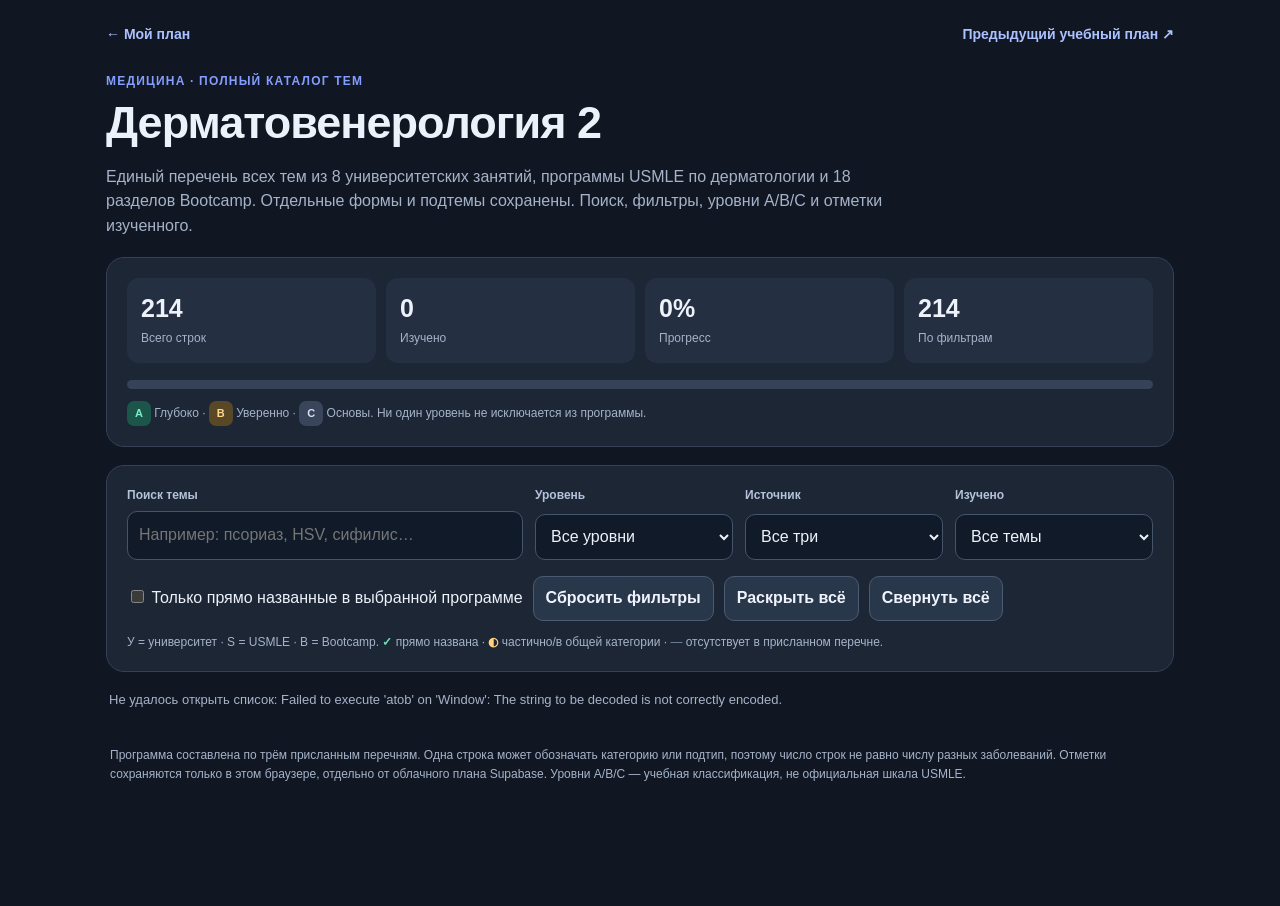
==== dermatovenerology-2.html @ 65d82a0a "Add Dermatovenerology 2 complete A/B/C searchable curriculum catalog" ====
<!doctype html>
<html lang="ru"><head><meta charset="utf-8"><meta name="viewport" content="width=device-width,initial-scale=1">
<meta name="theme-color" content="#121621"><title>Дерматовенерология 2 · Полный перечень</title>
<style>
:root{color-scheme:dark;--bg:#111722;--surface:#1c2635;--surface2:#242f41;--edge:#344157;--text:#edf2fa;--muted:#a5b3c9;--blue:#849eff;--green:#5de1b0;--gold:#ffd27a;font-family:Inter,-apple-system,BlinkMacSystemFont,"Segoe UI",sans-serif}
*{box-sizing:border-box}html{scroll-behavior:smooth}body{margin:0;background:var(--bg);color:var(--text);line-height:1.55}main{max-width:1100px;padding:24px 16px 90px;margin:0 auto}a{color:#acc1ff;text-decoration:none}a:hover{text-decoration:underline}button,input,select{font:inherit}button{cursor:pointer}.top{display:flex;gap:18px;justify-content:space-between;align-items:center;flex-wrap:wrap;margin-bottom:26px}.navlink{font-weight:700;font-size:14px}.eyebrow{color:var(--blue);font-size:12px;font-weight:800;letter-spacing:.1em;text-transform:uppercase}h1{margin:8px 0 10px;font-size:clamp(28px,5vw,45px);line-height:1.12;letter-spacing:-1px}h2{font-size:18px;margin:0}.intro{color:var(--muted);max-width:780px}.panel{background:var(--surface);border:1px solid var(--edge);border-radius:18px;padding:20px;margin:18px 0}.metrics{display:grid;grid-template-columns:repeat(4,minmax(0,1fr));gap:10px}.metric{padding:14px;background:var(--surface2);border-radius:12px}.metric strong{font-size:25px;display:block;line-height:1.3}.metric span{color:var(--muted);font-size:12px}.progress{height:9px;background:#364258;border-radius:20px;overflow:hidden;margin-top:17px}.progress>div{height:100%;width:0;background:linear-gradient(90deg,#7f94fb,#59deb0);transition:width .2s}.legend{font-size:12px;color:var(--muted);margin:12px 0 0}.formgrid{display:grid;grid-template-columns:2fr repeat(3,minmax(130px,1fr));gap:12px}.field{display:grid;gap:6px}.field label{font-size:12px;color:#b4c2da;font-weight:700}.field input,.field select{background:#111a28;border:1px solid #45546b;color:var(--text);border-radius:10px;padding:11px;min-width:0;width:100%}.actions{display:flex;gap:10px;flex-wrap:wrap;align-items:center;margin-top:16px}.btn{border:1px solid #4c5b73;background:#29374b;color:#eff3fd;border-radius:10px;padding:9px 12px;font-weight:700}.btn:hover{background:#354963}.result{margin:16px 3px;color:var(--muted);font-size:13px}.group{border:1px solid var(--edge);border-radius:14px;margin:11px 0;background:var(--surface);overflow:hidden}.group summary{cursor:pointer;list-style:none;padding:17px 18px;display:flex;align-items:center;justify-content:space-between;gap:12px;font-weight:800}.group summary::-webkit-details-marker{display:none}.count{font-size:12px;font-weight:600;color:var(--muted);white-space:nowrap}.headrow,.topicrow{display:grid;grid-template-columns:minmax(0,1fr) 47px 33px 33px 33px;gap:7px;align-items:center}.headrow{border-top:1px solid var(--edge);background:#202b3b;padding:9px 13px;color:var(--muted);font-size:11px;text-align:center}.topicrow{padding:12px 13px;border-top:1px solid #2f3a4b;font-size:13px;text-align:center}.topicrow.completed{background:#16352f44}.topicname{text-align:left;display:flex;align-items:flex-start;gap:10px;min-width:0}.topicname label{cursor:pointer;min-width:0;overflow-wrap:anywhere}.topicname small{display:block;color:var(--muted);font-size:11px;margin-top:4px}.topicname input{margin-top:4px;accent-color:#64d9b0;width:18px;height:18px;flex-shrink:0}.completed .topicname label>span{text-decoration:line-through;color:#9ca8bc}.tag{display:inline-block;border-radius:7px;padding:4px 8px;font-size:11px;font-weight:800}.tag.A{color:#7decc5;background:#1c5549}.tag.B{color:#ffda8f;background:#594825}.tag.C{color:#d9e1f4;background:#39455a}.yes{color:#69e2ac;font-weight:900}.partial{color:#ffd27a;font-weight:800}.none{color:#77879d}.empty{padding:35px 12px;text-align:center;color:var(--muted)}.footer{color:var(--muted);font-size:12px;padding:20px 4px}input:focus-visible,select:focus-visible,button:focus-visible,summary:focus-visible{outline:2px solid #a6b7ff;outline-offset:2px}
@media(max-width:700px){.formgrid{grid-template-columns:1fr 1fr}.field:first-child{grid-column:span 2}.metrics{grid-template-columns:1fr 1fr}.panel{padding:14px}.metric{padding:10px}.metric strong{font-size:23px}.headrow,.topicrow{grid-template-columns:minmax(0,1fr) 32px 22px 22px 22px;gap:5px}.topicrow{padding:12px 8px;font-size:12px}.topicname{gap:7px}.tag{padding:3px 5px}.group summary{padding:15px 12px}.headrow{padding:8px 8px}}
</style></head>
<body><main>
<nav class="top"><a class="navlink" href="./plan-2026.html">← Мой план</a><a class="navlink" href="./dermatovenerology.html">Предыдущий учебный план ↗</a></nav>
<header><div class="eyebrow">Медицина · Полный каталог тем</div><h1>Дерматовенерология 2</h1><p class="intro">Единый перечень всех тем из 8 университетских занятий, программы USMLE по дерматологии и 18 разделов Bootcamp. Отдельные формы и подтемы сохранены. Поиск, фильтры, уровни A/B/C и отметки изученного.</p></header>
<section class="panel" aria-label="Прогресс"><div class="metrics"><div class="metric"><strong id="total">214</strong><span>Всего строк</span></div><div class="metric"><strong id="done">0</strong><span>Изучено</span></div><div class="metric"><strong id="percent">0%</strong><span>Прогресс</span></div><div class="metric"><strong id="found">214</strong><span>По фильтрам</span></div></div><div class="progress"><div id="progressBar"></div></div><div class="legend"><span class="tag A">A</span> Глубоко · <span class="tag B">B</span> Уверенно · <span class="tag C">C</span> Основы. Ни один уровень не исключается из программы.</div></section>
<section class="panel" aria-label="Фильтры"><div class="formgrid">
<div class="field"><label for="search">Поиск темы</label><input id="search" type="search" placeholder="Например: псориаз, HSV, сифилис…" autocomplete="off"></div>
<div class="field"><label for="level">Уровень</label><select id="level"><option value="">Все уровни</option><option>A</option><option>B</option><option>C</option></select></div>
<div class="field"><label for="source">Источник</label><select id="source"><option value="">Все три</option><option value="3">Университет</option><option value="4">USMLE</option><option value="5">Bootcamp</option></select></div>
<div class="field"><label for="status">Изучено</label><select id="status"><option value="">Все темы</option><option value="todo">Не изучено</option><option value="done">Изучено</option></select></div>
</div><div class="actions"><label><input type="checkbox" id="exact"> Только прямо названные в выбранной программе</label><button type="button" class="btn" id="reset">Сбросить фильтры</button><button type="button" class="btn" id="expand">Раскрыть всё</button><button type="button" class="btn" id="collapse">Свернуть всё</button></div>
<p class="legend">У = университет · S = USMLE · B = Bootcamp. <span class="yes">✓</span> прямо названа · <span class="partial">◐</span> частично/в общей категории · <span class="none">—</span> отсутствует в присланном перечне.</p></section>
<div class="result" id="result" aria-live="polite">Загрузка тем…</div><div id="sections"></div>
<p class="footer">Программа составлена по трём присланным перечням. Одна строка может обозначать категорию или подтип, поэтому число строк не равно числу разных заболеваний. Отметки сохраняются только в этом браузере, отдельно от облачного плана Supabase. Уровни A/B/C — учебная классификация, не официальная шкала USMLE.</p>
</main><script>
"use strict";
const PACK="H4sIAAAAAAAC/9VdW1MbRxb+K1N+QlU4MU58ye6TcVxJ7SYsFbLe8qbyMJEVmI2QWAll128Im9gp7GADVZvCTjBOsnly1SAkEEKXv6D5C/tL9pyvu+emGSHwXORUWRGjme6vT3efe5/54osLl6be0fo/W9V+p9/t16x1rd+iL4f95qTWb/e71or1gP4+oX8H/aa1QVdP+g3rYb9BDzT7jQuT2oX+r9Z9+qtlfUdXmnYD/NMN/rjDHzP2tyn748KXk1o0CPasVWuF7pDX7Ca0fk0jWA083k4S0et+j77X6foKPdO0qnbns/F3vi27NZPsdIu+9eiOehqd7+H3pmY98dM9WRw7uLZKT6aPRdGEoVR5g9A2bdH/79M3alDistYTxPS5Mb+wrP2jUsguG8VCWZsgCtEDRLCOta72bYf+NIF0PcMPTduwHGz873Kk0G7cXciVcoTJjc4kKh3QXUd0Vy19jNjYVdxdZYbmmrv4+97lO2gJ1dPD8JG+5J4e63tw9ga3lvLE/Ic63cddhIa+d8Sd1GjN2qDlw1fE8rGq3GqD2m9JXtGltvi3thKe9hjos+0SpDP2Jo1rGIKHM19o4dNkeP2jYTP8XtSrzOR+U+vfocABcHRoxZ9YzwSG6WQw7EGOdviOhEf/lJ4xsf7S6/eEria74ni2a/T7Q8XhBx99CKbXgnJJcp23OW/iDvMZkhMtrNQG3UoPck+Zobrm+9GOYBNMZOXtHcGneraSz7E2YG2wLtDvZoYqJdH2PqsvZxeYBNCQemiJSJgSliVJCdoPPeY9fTPR/vP6Pyvc/z5xvQ3rEa+LJPu/nSsbWbkU7vePrHV66Fm/lSSE6Uo+r3sAPE50BirlZbUZ7kNvT3wR/G0hp+cJQA031pOnwVxWZwqAZz2i8R8nvQxvlmgWwBW70IUS7fzWv7PFkqGzkks0eEJ8qSqBNIlJf+dlzvHD+cTILuQKxtdGVkJiCW2tiVvo8SZkR+KwILdJYhGSpktHnvXqyHF0/JpmhDtts5LkN59nYx6zSXz5MfsVIKxYhpvWhgZesSI/zUQRYVl24PvrcRMdVuAJ2iFaPdYwR6xJ9zzzdMer3E0p5S46ZPbjSidilacFdMRV6XLDsckeYHu1ffiJ8a2x62SFbq2LhwIWuBc/zOQ6VCmaGo3+2CczlfYLz5GLVAzsNGL9Ee7LKmabWUCDH8CHSSalMDO5C3qqzpYwLQxqJjoK/kh3tuHbZTIdsyOJ7VFWlHhcsE4G1ctjgajG29PliAVUDBv0PARkR+h6+cWMvRwwk6Ahr3MQax90pJnU/jr36Se3NELS6B9p0mxrQAne8JEFU8kKL+1cWOdEQN6/NUmty0StZ9LobghOqx5kivO0PeDlo3zcTe5OWKpHNPpVwQZAsR74UpM1ae9qdz5gtV9xLfeIut/FcqcGaJQddtAIBZaamOCVQ5jRjXQLmrLie0cDHgiD7eEdckJ/5IaWO6CVWrJn03P0XvqwT6weI19Wku9+En+MxEZx/64jd9gStNpUzfzqAcV/2Me6I4PwK1nICZnN/BIpMXY6dJGCBxOOa4GlHSRMEbnsRZyNYYXI0pt53cG0/rP87cffPXrk6rkqpQaJlAmiakuFV+RozDUghrF4l1MX6WQFv9Kjyd7xcxbWQ+pteKQts8OLCKdBk+cKimCMquI1+EdKtjg3T+4MU1V24tA6F0xxSkc3qVeuxRo/U8GMbnheXBGUX8YJxt6TfJbV72Shr5crSUqVE2ve3etRkhdqhxPtBEJXDkPh0/cD9SGQMniSfFhPctZTrtPClj1z+4pra9UjpMUf/af9b2Ua4jH5m24b1mxb+tYQipZhAB3hp+niSH8nmoFJCkxuIgs94qRQTG99Br3I+TdqxVQ5/02c1YSB7dE/Pu64dqoyIb9aDjxaT1PfqYs3wzmtpvIIkzI6jcHaglnZ9fZAYi1jd892ntN1P5+ZuBAzIo9YmBeWzpKH8hHtWwPua+IUEl/UDm0G8eR7QI1XRhEuoB/j5Y1mVMADZoQZwbJRMiOC4XK/2btc4AAR/MJu1NzIBVkoCG9kjyQgsWM8+SAqnEBOU44ts4U1Mv6PpheWFkp41ypnTrKpo4T4H+VZcemIi3W5jig5Ezk9bqmb7Z2jXxaUTRS1FmWdjQKqwz1e6Ck4ZkRAzvj6THYhgOk04/4R+hTi3dElJ6dlBDowCjZ9a7NBgEQtfa2Jwf4ck6iI9x0xYg91lH5IyZ9jaZf866Q2sGsFQlx726eQgeXQFdo4dE5621He7/oh33JPjZnhY+AeIQ6odgssnUCeYbbeS5jQk1IjR1rHIcVVq/4jRrCPHit14JggJLTXZtf2LA4VpWIWvE+k51lpqSHrSB+VxwrXAFeAJHBHYewRsU66FqoKjsm3YbQS29/Hc7YtTUN/BPkXPXWHX8HDYpVTVpi5CLxRWmt9V7uy7q/[base64]/5qzB0op3SLblBTZkE1ol6zYgsu1rQmD1sXkix6Pr1WqldW1m0nkDYq6iZSgQanIRTzRoSPz3IvQ3o0qsBAbJJFpFdEZpbh1+p603UNJGk2QugEW/q6akPzrhBkchYBZ61GHY/Z2dE2+hLsJEGrptIBOngdxPZUSo0IB2ictIykUL4S0nPawu6Ubqn5XOVb4pLef0bQ7dzUliamGqBQHWFtsPJ5Casiw0fnNlBSSOcSZhUkQp/KLyOQc39oKFjEcxtTNquyQ2QRrqa2DlYlxnJwk/pQ0uKgCTC+0SELahY+7ZfsSE8zANZxOGRPZXqJyMSxCCl3FfhUseFEahlzNq0uO6aoDNj20Ja+D7cJs0zIpoO8fi9ESD7+Ascxw/AWFhjfVdzDqdI1/t5SXcnEtJ9bhRyupYtlpaKJaMsINiYNJn6JfgPoWL8B1iSden6CT5qFT1AfQnefx8+1+pu2oou8VNTaFoMVuQH1FxJMvEgXMrdDaCfwNQLiPdE03f/hUMLO3lUJo3AzDFhMLYCAMw46sqbjv0rvfSVnhuYnH2loAnij8CZzzz8n/F9zb2RBmCAO0JGHMe8Br7NlcpGtpgvluRelkee9nE7+6BsV0fTekTPH8e3MHbwVx29iuURulEdJnwtwh7d2hzUW7i4h+ZTvDmGn2H0NgRPQJBzwigs50rLJWO+mPFq7lGO/YXkQw9x7TvilFgALf8k9BS/AntimriEkC9jMYYZEbHDJ/SVhRLMNZfhENq/TH9qOulhvL06g+Oz7odFW00VjZYLg3i0yM7y5UgF4Tvn6DelPdpxOZGOBzDHR/3XwqCQ3illVFRxX93NsTJhqRQ2dw52iolcpQAA0A9B7qZ0OXQci1wlj5xzVDgZJCxOjG9t0E/r1XSveyOnrpg7++cOhmluKr46cDLk3NsU5nNXLuDW4BGjxKBfgQ0iXVIiu8i1CXj+TGQf4RiY7+wMOAfdbcrcKDu91KtaHim/PyIOYt0chUlAnGiacp9rShChY55ijfakSicD9raw1CbySATXyBQrVMqZsRyLJx7opKl3bfEf9mSQYEp1JMIEVxkn7mkgXfxeydDLpPCWiuWcPp4z8VTo3v78D/fNQ3L6kKQ+NZUO9NdwbTQ8JQx8+lqq+HbsDPGaUnjGko67ngjIBHw+wssn3EZgOBn/kWfJhkZcKFfSHODTkIaO3+Ix7YwAHHqjBl2nBRwbYSw01aFsB6F2B3GV466HIMn3rnSEt3IYdShE4zmIV6yo2cnTTkmUDe1dTWRd4UfXD2FZumIYl9IZxq/I4KgGpbsEni4KCG6EOYOu+LwxCY7KF7Tck89wQLXaNznctd0/BF+oImZDttTcn+Yyw/nXpbEYy3PWmcTJCjhQP781M46wP/zs1tzcRW9ecZh3KlXyvlDhDjsncegaD4jyp4X8F9LphDNdBY4GMU+PGebXnqioP0IxaN0OCaikNgR/nPDtHMau+3ztaEMICrYNnMBNcAhbIp1A5p66fMQ9hOKDRO/weEGC2J+HH91VrcikNBwzFd72xvnnKWUe23DFdwMHWLOvdMRDI2TRXeX0PvdpS4m76Tnl25gUIXGRrdpxj1Nlzqo7pZ2P4znuVuwT6bJ8xkOMrwUXrCuqmgkzruH3/SB25OxWX6er4ox44xTkS7nFpQVjvlLWvq3k5/WSUc6EBVISwu9vEb47YrE4tnQgfF4adk5NHCoPU3wSwrtlZx2uom6EVB9CLMxtsshwXJ6PX6aMfJDSvtKOgUWrEt6IthtXLGLE5hHo6QxmuztBjmuJYNuTte5WQuRMKqA2ZV7IiRMWHSFIfo2wiJoXdckcuKKCnQlhrU86MW/6RcRqZK409yNrbqmKKVI1FVK5FpR1OKFnC7kAphPo7L0cM1LhlTZRUtdMFwofMBQ5Dg3nBOvpHrYZp4JcYvi8mWAj5cr4nGmJod51QqSyQIjnDP6QtBLv2b3Yp/+pPEXQONO5pziQBJb+9CS+jJQEd1paXhzQN6WH/pFwWivTfnXkfNI4QLkqcMpD4TJQfDMdPD9aa5ATo5+IimW9Ww+EkaDMAnnqM0VIe57yBauk3XdDCvVkUt6eXL5pHeWc2QC+jxoMdkWPNQgQsLc0cT4PymJ20zQzzC9yNX52S4rUvlCsOKEmZUp1VHUglMp03ykTc2RlLWJtssrUUPJNXVGH/LSBgh2ypsOwgh3o/ATLi39uaPlcYdmYL2qLet6YL6iqHdeJGD/B2hSp5CI3qeuWGk0c28JBASFRREV9PgKsykermCrOVjnz05KpRgOByNA6yj4fp9stFSPSZ7Jeikqi8lfBPtZE/edxwLpr58KE4xyp0kdSgF941uGAo3Ik//yVdKCizn5Hpge4DriLAiymsLAFHwik9WzCA7gxffPDWxdDDhh6GYK/RP5sGgSfqyzlSl8bWUPPa+WlUk6/axTmtcVcXi8UF/UxAPiJl2eOE7SZ4t1KXi+NE6QbWT4hJeSMUShWyuMETmZkN2S1gw27opzc5I1x3igib0lsac4aH0OEz92lOscS4Y5L7TBdxf0HAq0zKQl2j8qIW9/1EBL65qpd+U+UXiUFEJUNhsrP68kMIdD/NaDtTaeMcke4u1z1Z88V/w0yLWJE7X15V3jpmnRRPpd1hNsj19GJc6I5VUht8pHdEjEC2hKqrv0alXbAGc9Rlp6zZa4lAvzmQq5Uuqct5Bb1wrwh5XnY8Y6EMM0tl/R/fTV+uD7KFxdJ81muLBZLQ8VKMnBm7xXncwUjq82X9EIlP0CjVEBN61kjT8rrPU3O23KxbJTHANif9SVCopX1UnZAa00F0A2mjwtOyvTxVsR6ddHrgbALYiHg3w2x6pPmufI4WNd74NY5DjyxeC/Ly0/[base64]/uNEk1ZcdtV8vdYU1zSzt0aNTQcKdhXdpKLcsaLjaraD9ysCRBxs3/EL391MhADXsghFOOzlEWNdn/C437ivHJFVPxGKX5BQLCZrhKGkAg4/8L+YWIvyjNySiLx+/Ft51XxhhWRhDraO07iERjilRr7qiJROjCEO+0ES6wT6LqPHcKOfAN48wzVUCIF4KqJeShLvq6KUjHpokHC3L4Kt6VIlRaK6DdSwsEaI78nHlUrHUFi2q/gGzXHOmIhYqIElOvdFZ5U8sES1jcT59XeyLtwqnAKmSfV00xjz29LMwHRQyGGfUcHwuwI1yurIF38/aazaSMYT1uWpBKVUhtCs3wLx1EXrxARBZySxr8ZdLsvNhCqdLiMw6lLOFEiwmEr7nexqXOM8v0jTat6qsXnS6C+7iXAKV1t4VCnzFSNpslXdnWatqwAP1D95LxN/4ZF3IZ/wft67PBmv/w/gvNA3umEAAA=";
const STORAGE="moy-plan-dermatovenerology-2-v1";
const $=id=>document.getElementById(id);
const escapeHtml=s=>String(s).replace(/[&<>"']/g,ch=>({"&":"&amp;","<":"&lt;",">":"&gt;",'"':"&quot;","'":"&#39;"}[ch]));
const mark=s=>s==="Y"?'<span class="yes" title="Прямо указано">✓</span>':s==="P"?'<span class="partial" title="В рамках общей темы">◐</span>':'<span class="none" title="Не указано">—</span>';
let rows=[],completed={},collapsed=new Set();
try{completed=JSON.parse(localStorage.getItem(STORAGE)||"{}")||{}}catch(e){}
function stats(){const done=rows.reduce((sum,r,i)=>sum+(completed[i]?1:0),0);$("total").textContent=rows.length;$("done").textContent=done;$("percent").textContent=rows.length?Math.round(100*done/rows.length)+"%":"0%";$("progressBar").style.width=(rows.length?100*done/rows.length:0)+"%"}
function render(){
const q=$("search").value.trim().toLocaleLowerCase("ru");const level=$("level").value;const source=$("source").value;const status=$("status").value;const exact=$("exact").checked;
const matches=rows.map((r,i)=>({r,i})).filter(({r,i})=>(!q||(r[1]+" "+r[0]+" "+r[8]).toLocaleLowerCase("ru").includes(q))&&(!level||r[2]===level)&&(!source||(exact?r[Number(source)]==="Y":r[Number(source)]!=="N"))&&(!status||(status==="done"?! !completed[i]:!completed[i])));
$("found").textContent=matches.length;$("result").textContent="Показано "+matches.length+" из "+rows.length+" строк · отметки сохранены на этом устройстве";
const sections=[...new Set(rows.map(r=>r[0]))];
const html=sections.map(name=>{const selection=matches.filter(({r})=>r[0]===name);if(!selection.length)return "";
let h='<details class="group" data-name="'+escapeHtml(name)+'"'+(collapsed.has(name)?"":" open")+'><summary><span>'+escapeHtml(name.replace(/^\d+\.\s*/,""))+'</span><span class="count">'+selection.length+' строк</span></summary><div class="headrow"><span style="text-align:left">Тема</span><span>ABC</span><span>У</span><span>S</span><span>B</span></div>';
selection.forEach(({r,i})=>{const isDone=!!completed[i];const note=[r[6]?"Занятие "+r[6]:"",r[7]?"Bootcamp №"+r[7]:"",r[8]||""].filter(Boolean).join(" · ");h+='<div class="topicrow'+(isDone?" completed":"")+'"><div class="topicname"><input type="checkbox" id="t-'+i+'" data-idx="'+i+'"'+(isDone?" checked":"")+' aria-label="Изучена тема: '+escapeHtml(r[1])+'"><label for="t-'+i+'"><span>'+escapeHtml(r[1])+'</span>'+(note?'<small>'+escapeHtml(note)+'</small>':"")+'</label></div><span class="tag '+r[2]+'">'+r[2]+'</span>'+mark(r[3])+mark(r[4])+mark(r[5])+'</div>'});return h+"</details>" }).join("");
$("sections").innerHTML=html||'<div class="empty">По выбранным фильтрам темы не найдены.</div>';stats();
}
$("sections").addEventListener("change",ev=>{if(!ev.target.matches('input[data-idx]'))return;const i=Number(ev.target.dataset.idx);if(ev.target.checked)completed[i]=true;else delete completed[i];try{localStorage.setItem(STORAGE,JSON.stringify(completed))}catch(e){}render()});
$("sections").addEventListener("toggle",ev=>{if(ev.target.tagName!=="DETAILS")return;const name=ev.target.dataset.name;if(ev.target.open)collapsed.delete(name);else collapsed.add(name)},true);
["search","level","source","status","exact"].forEach(id=>$(id).addEventListener("input",render));
$("reset").onclick=()=>{$("search").value="";$("level").value="";$("source").value="";$("status").value="";$("exact").checked=false;render()};
$("expand").onclick=()=>{collapsed.clear();render()};$("collapse").onclick=()=>{collapsed=new Set(rows.map(r=>r[0]));render()};
(async()=>{try{if(!("DecompressionStream" in window))throw Error("В этом браузере не поддерживается распаковка встроенного каталога. Открой страницу в актуальном Safari или Chrome.");const bytes=Uint8Array.from(atob(PACK),c=>c.charCodeAt(0));const stream=new Blob([bytes]).stream().pipeThrough(new DecompressionStream("gzip"));rows=JSON.parse(await new Response(stream).text());if(rows.length!==214)throw Error("Загружено неожиданное количество тем: "+rows.length);render()}catch(err){$("result").textContent="Не удалось открыть список: "+err.message}})();
</script></body></html>
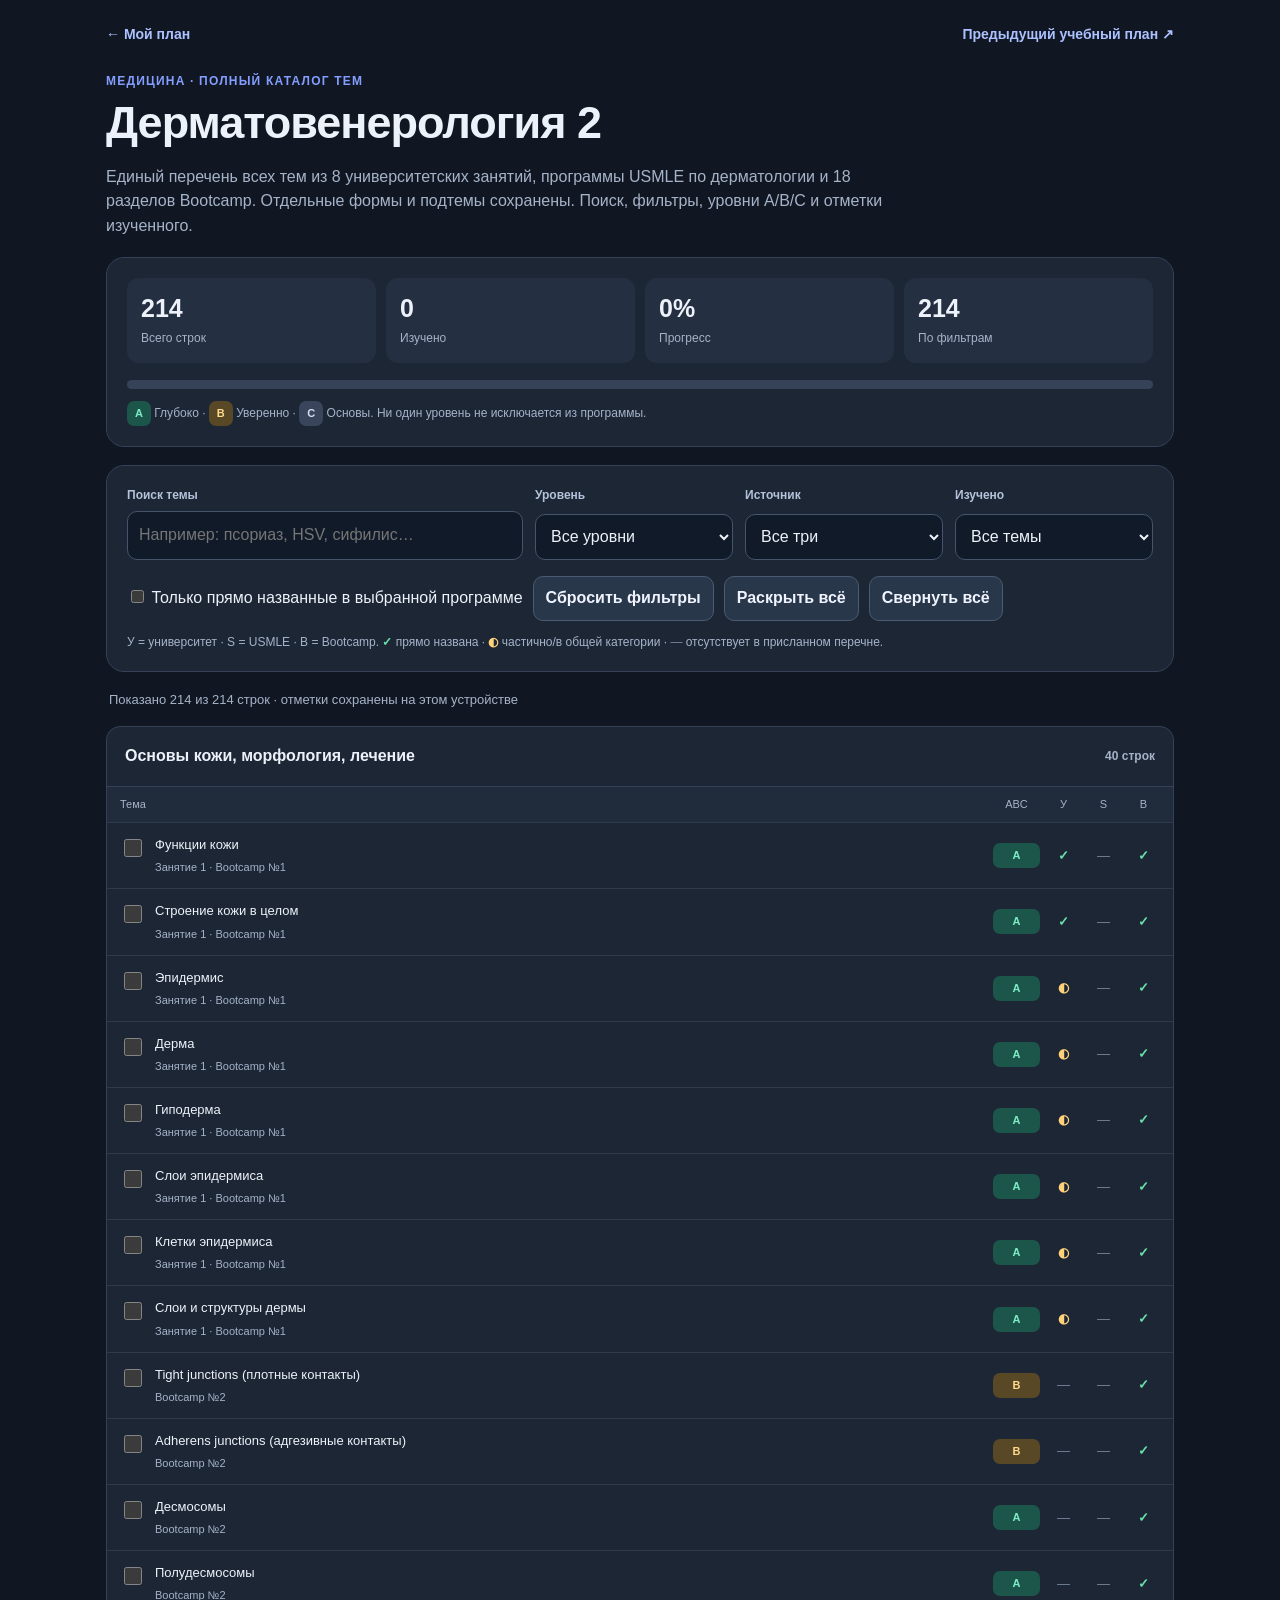
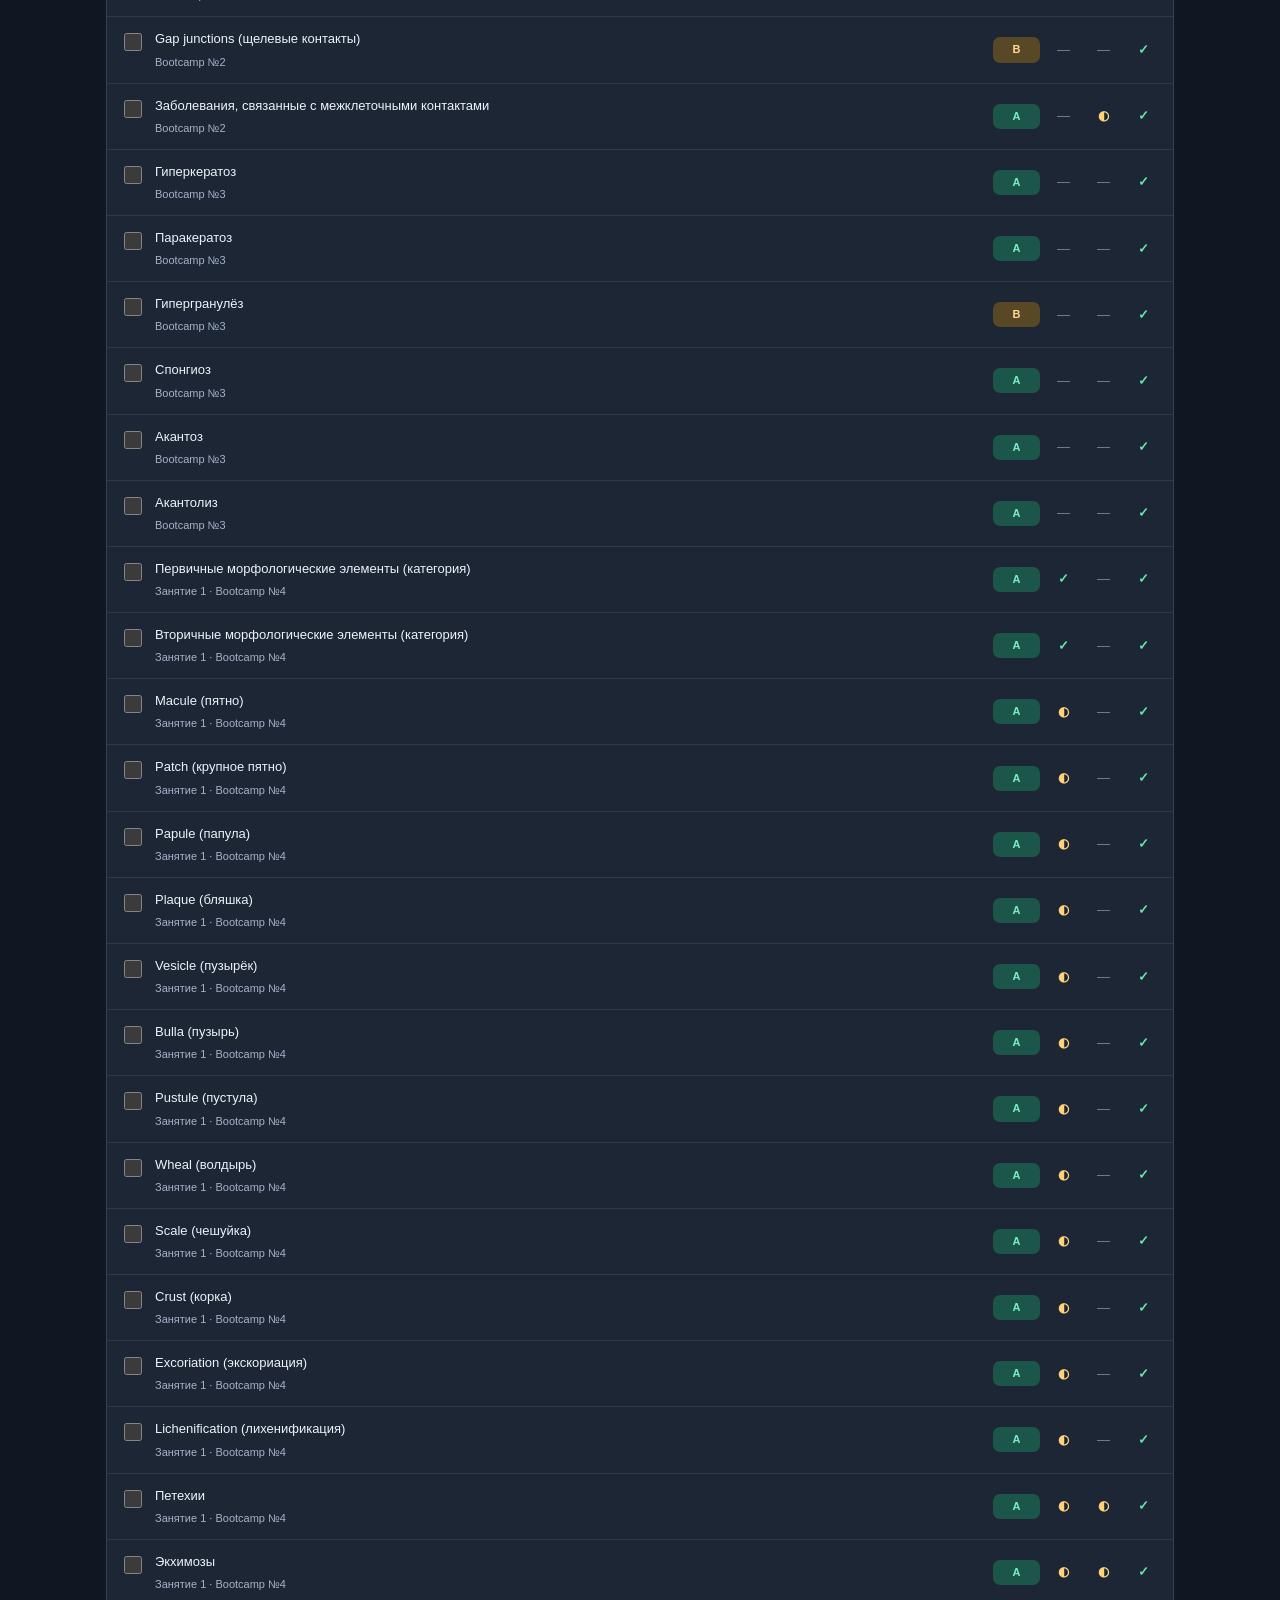
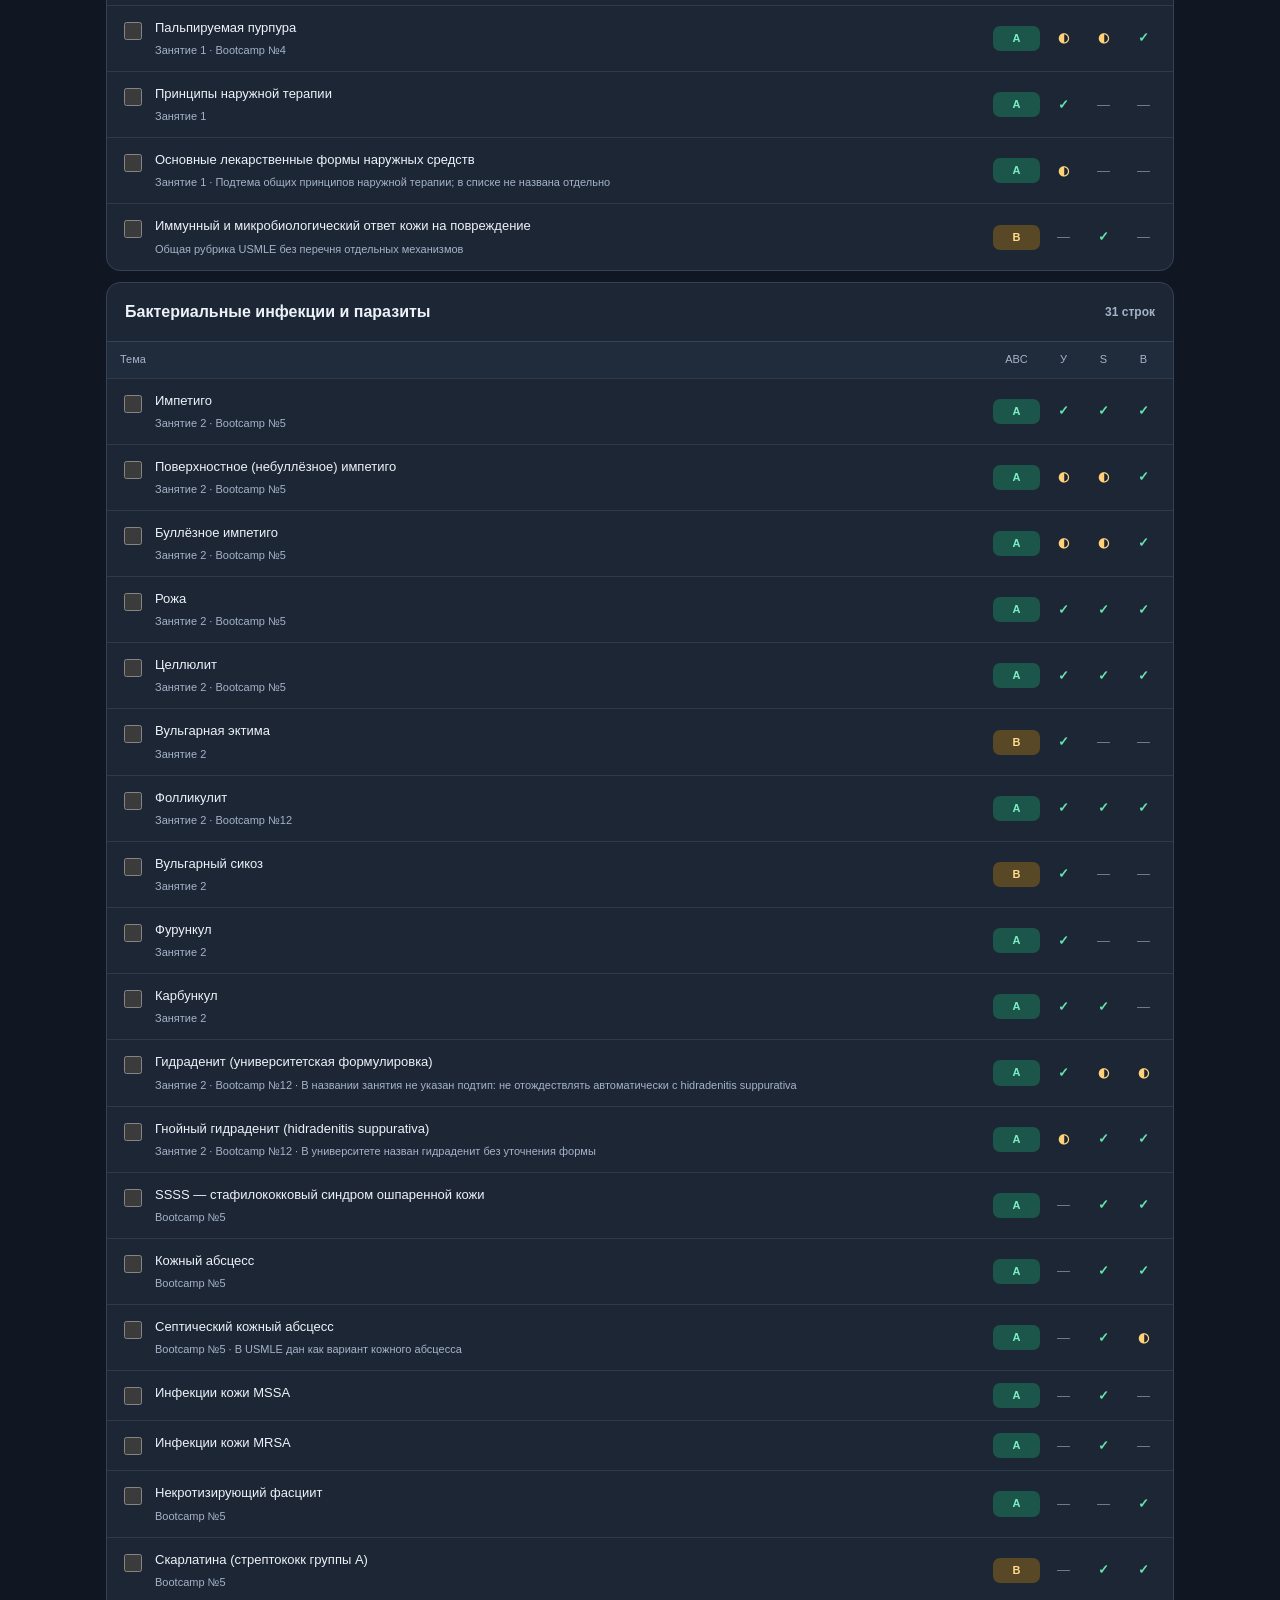
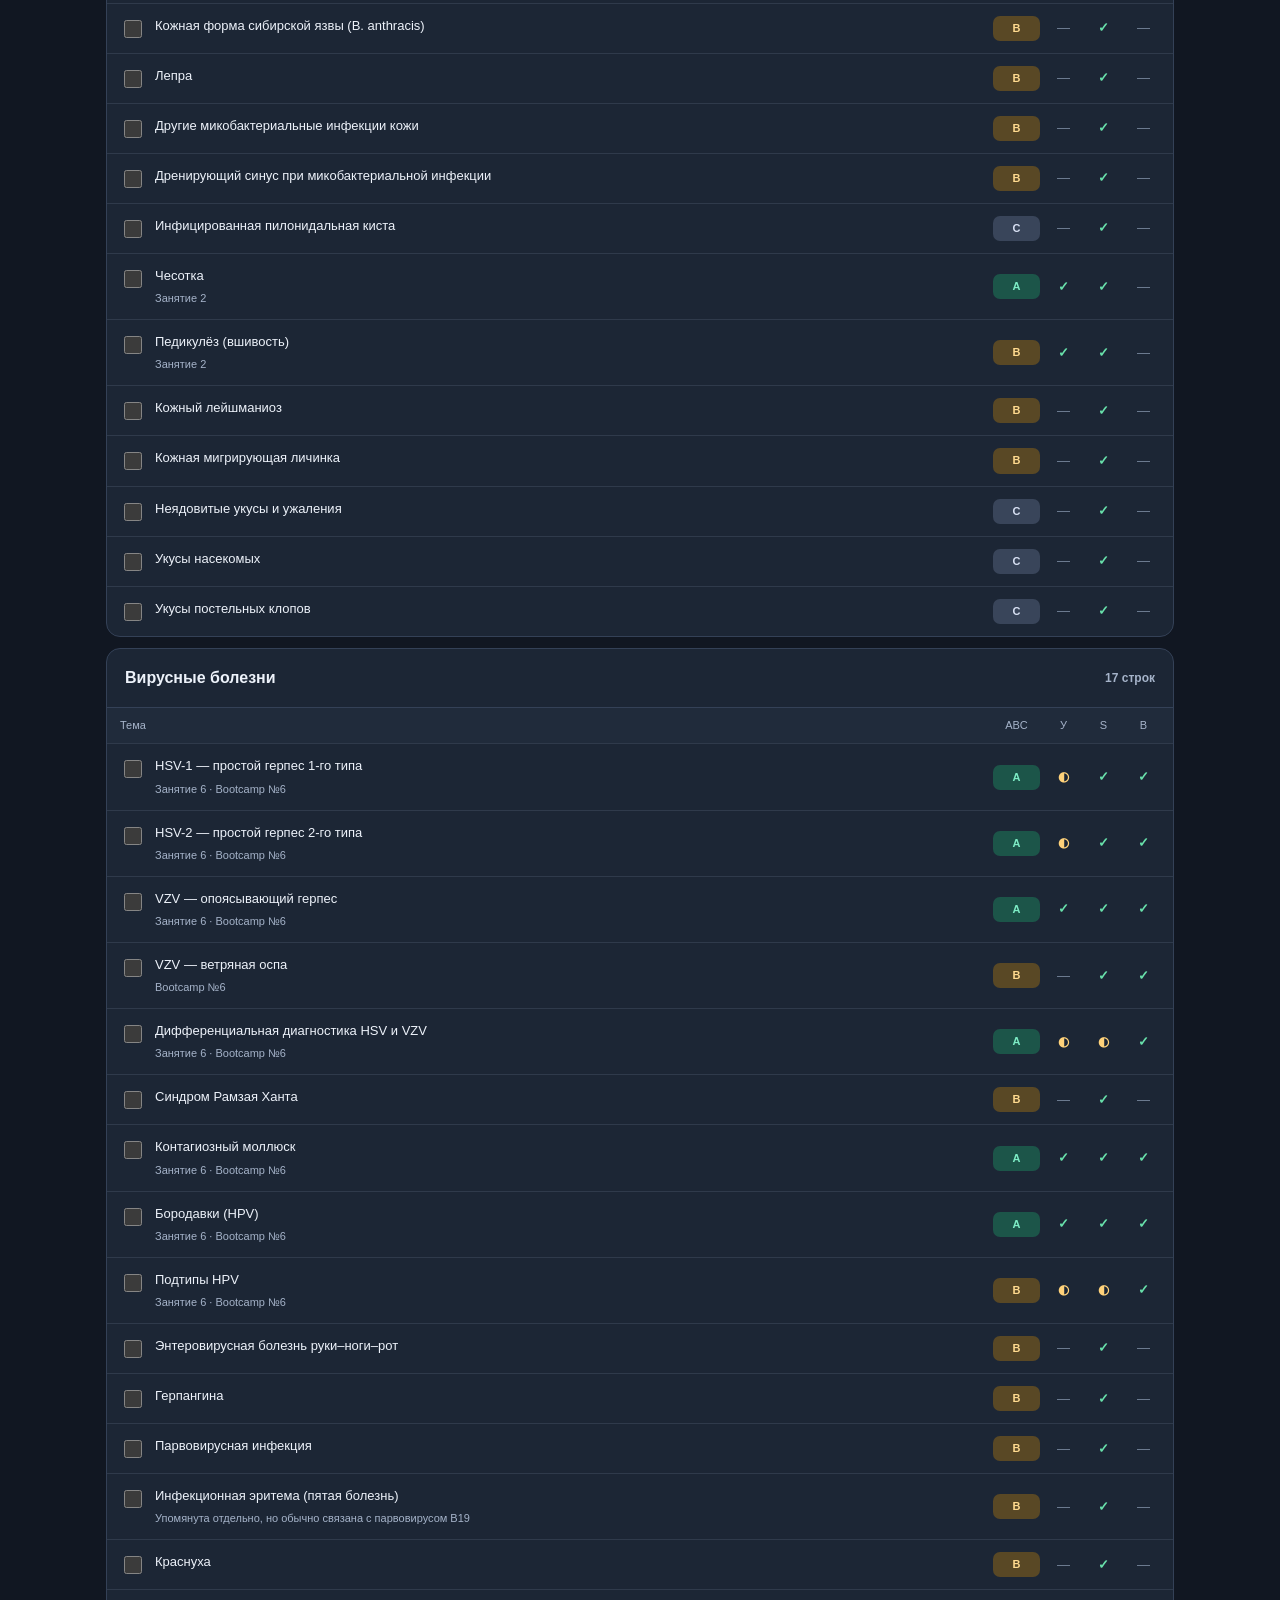
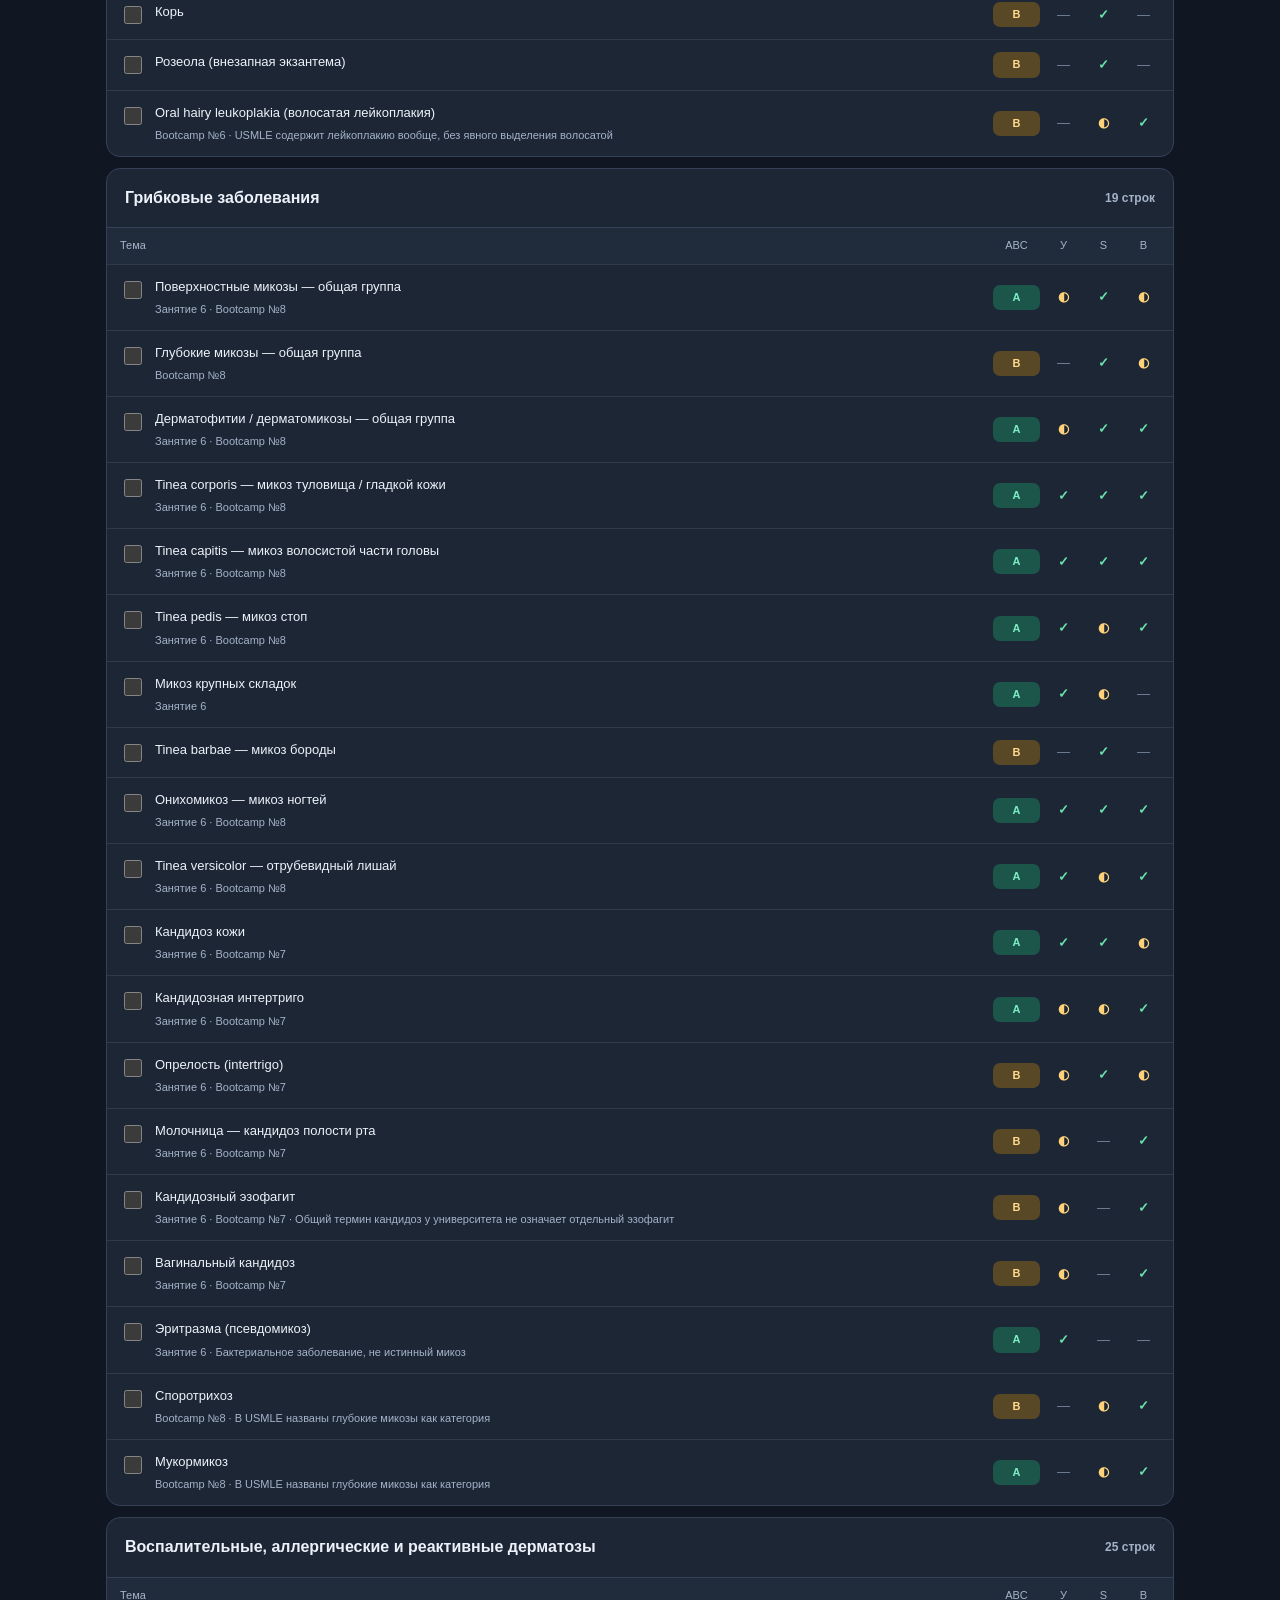
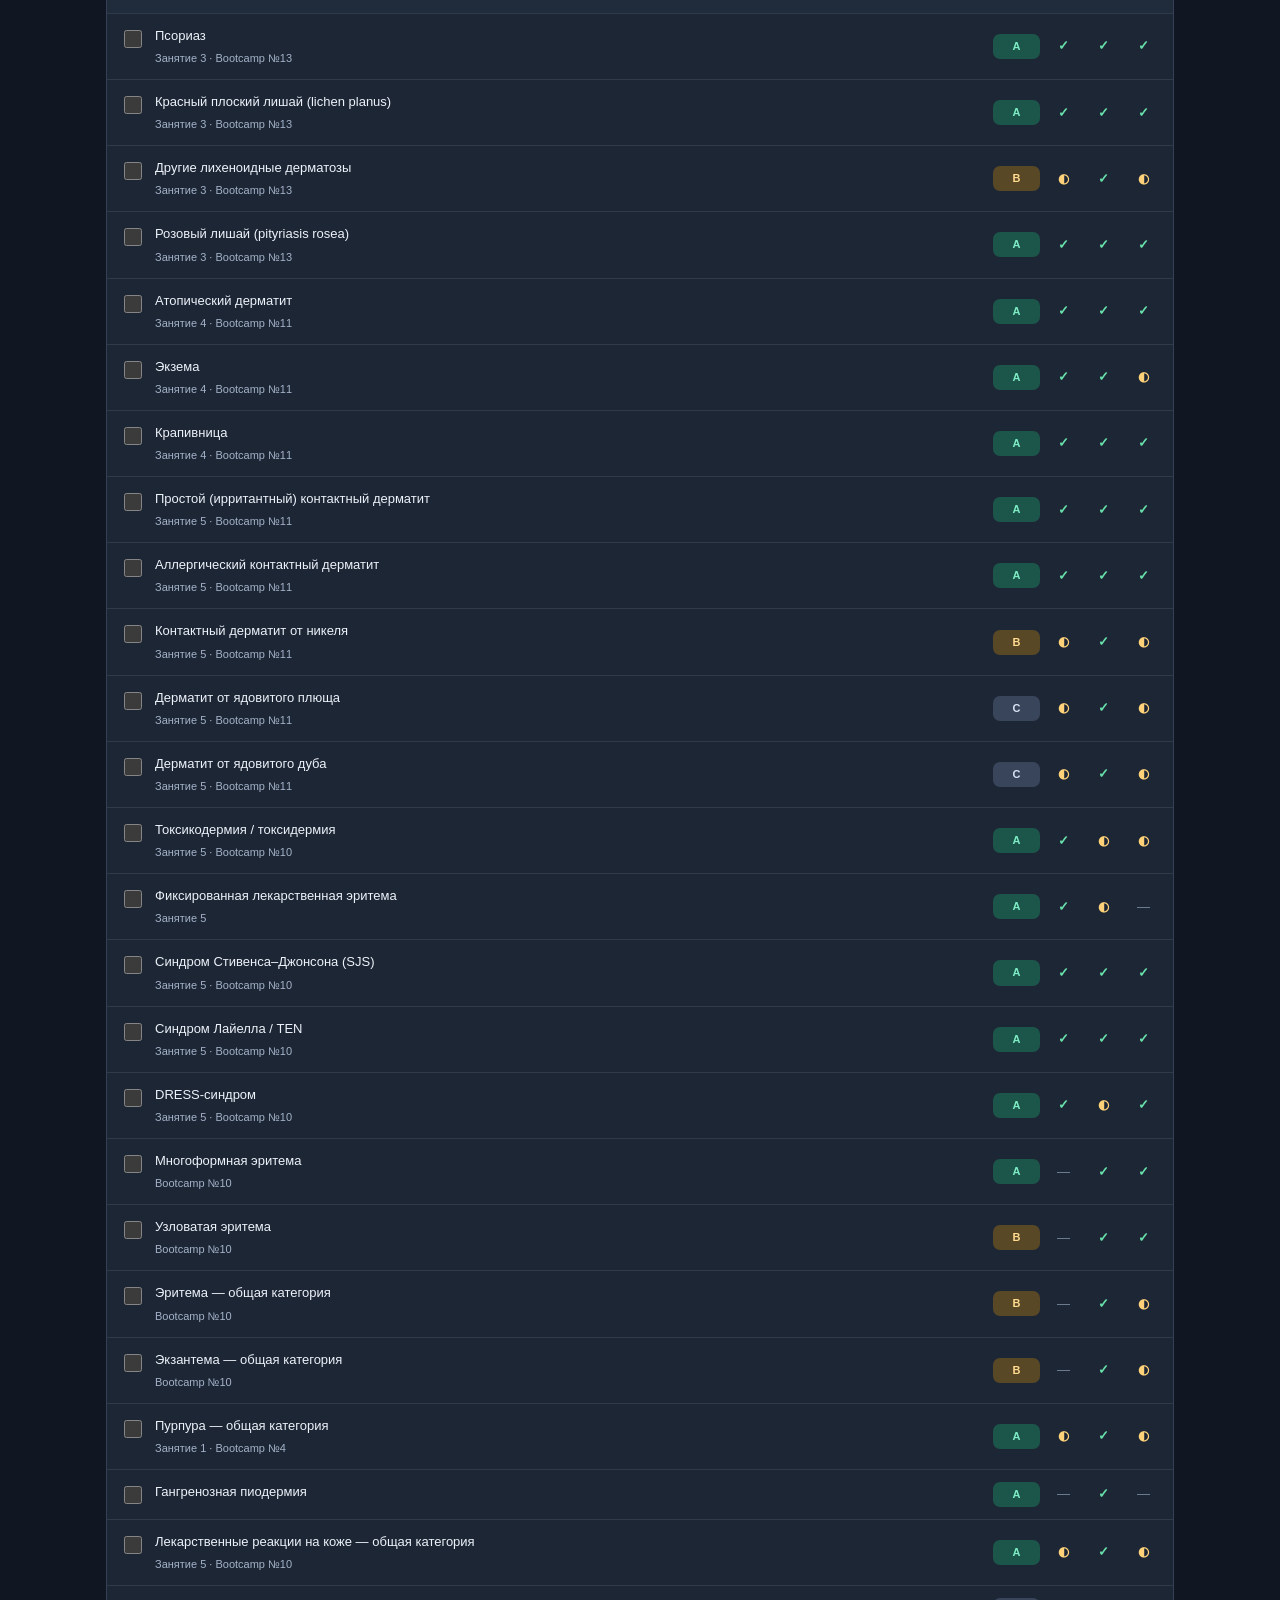
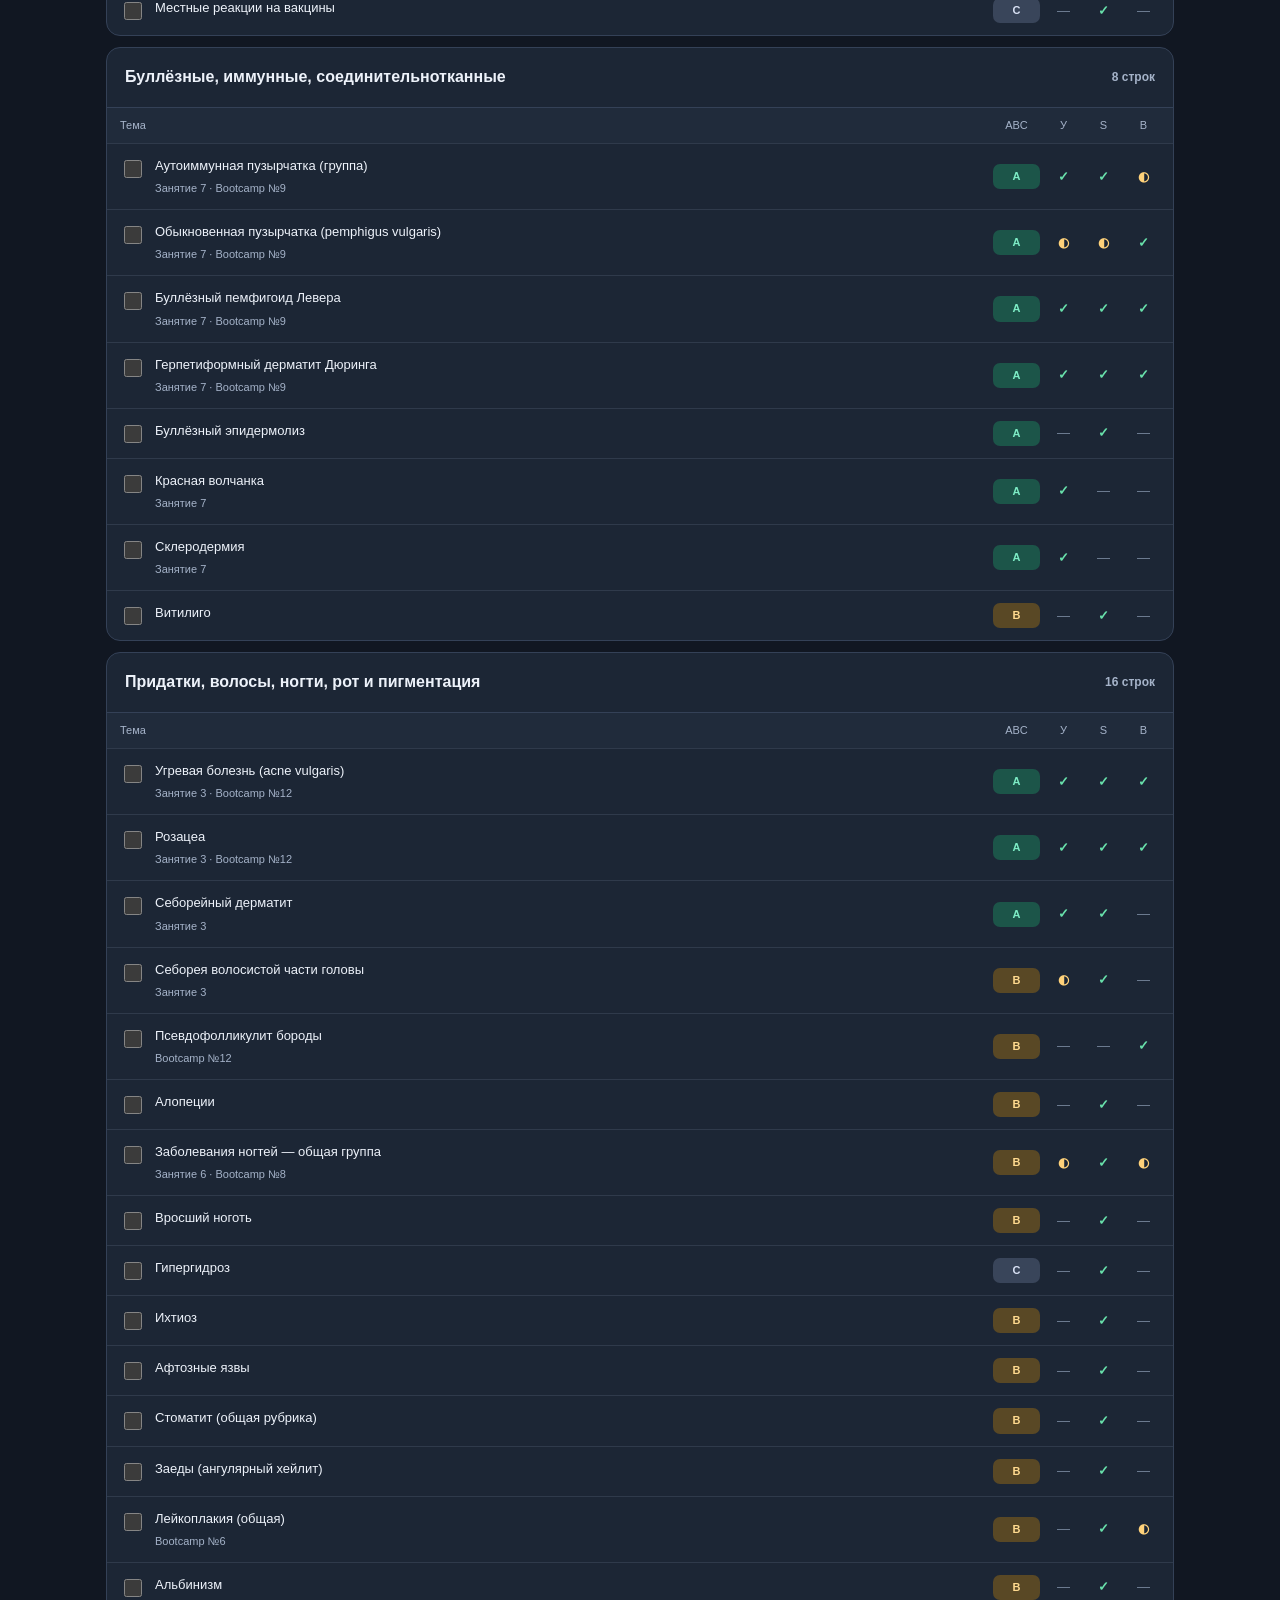
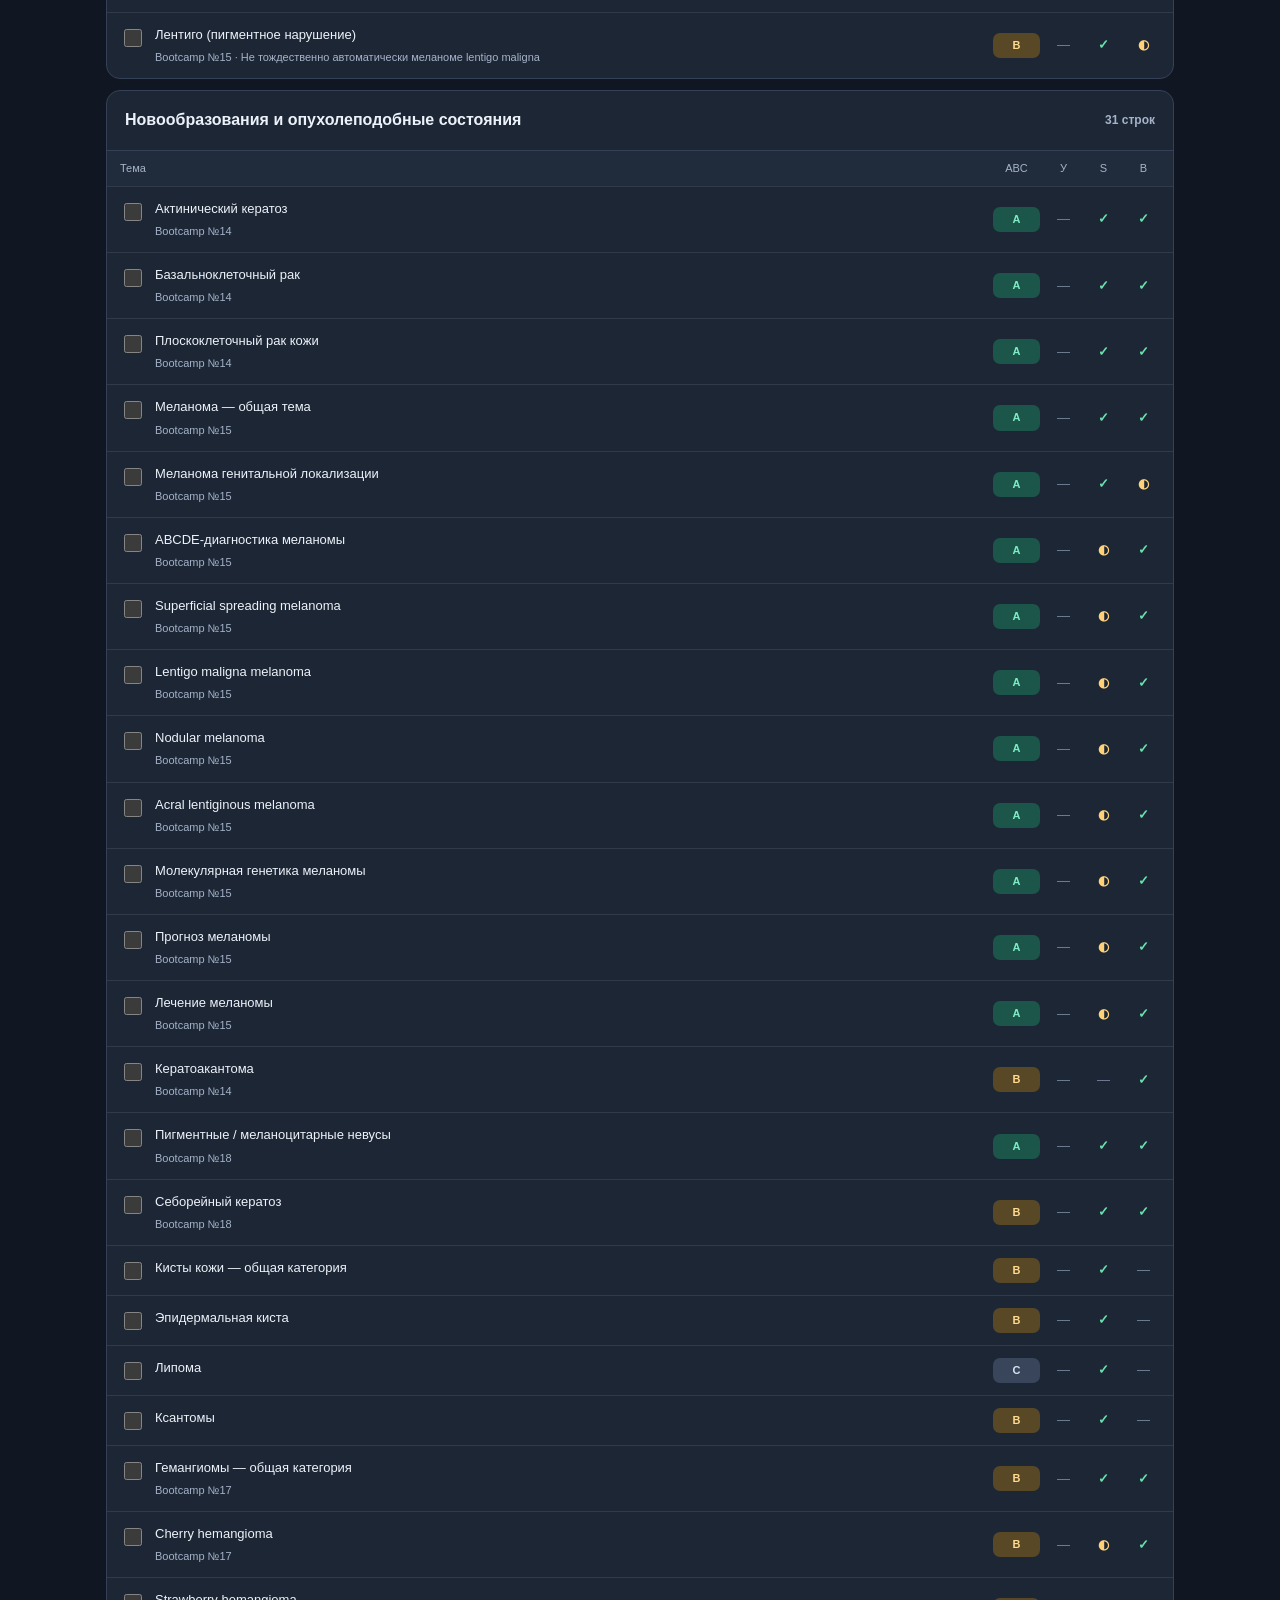
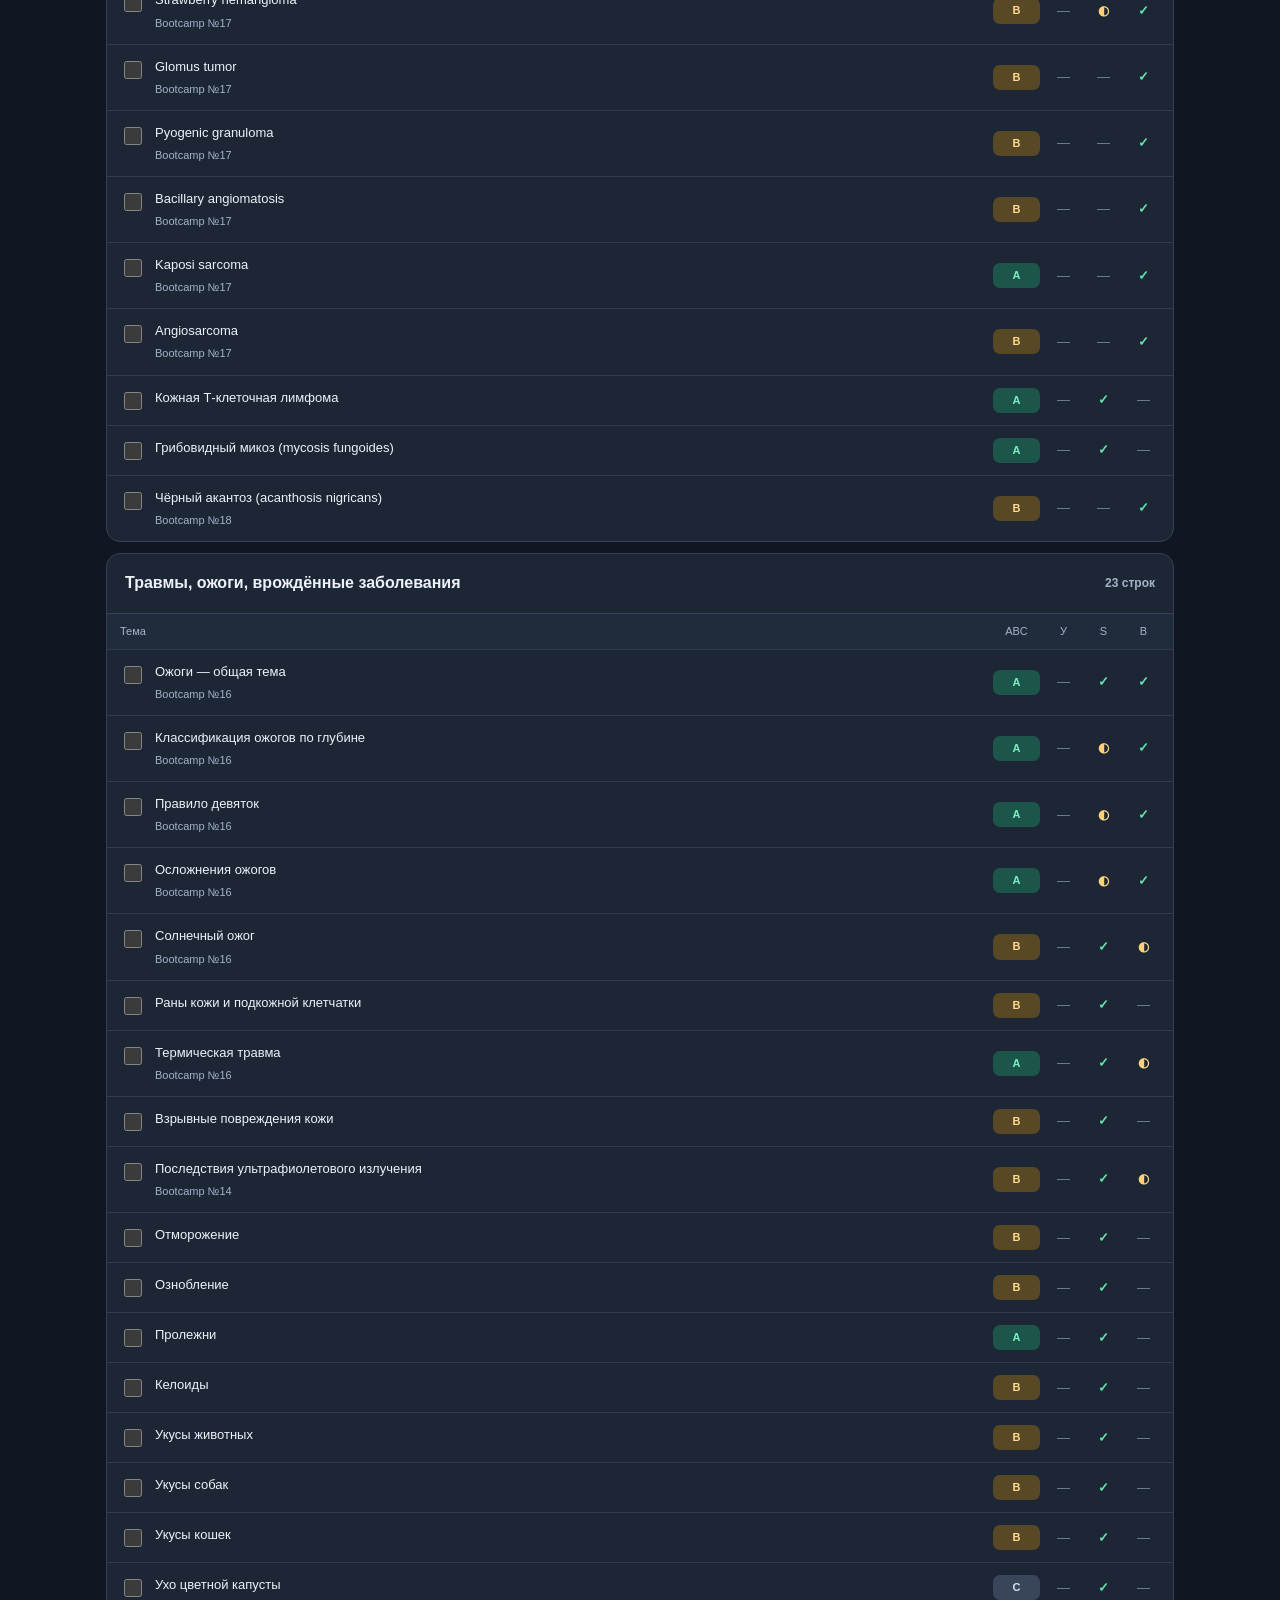
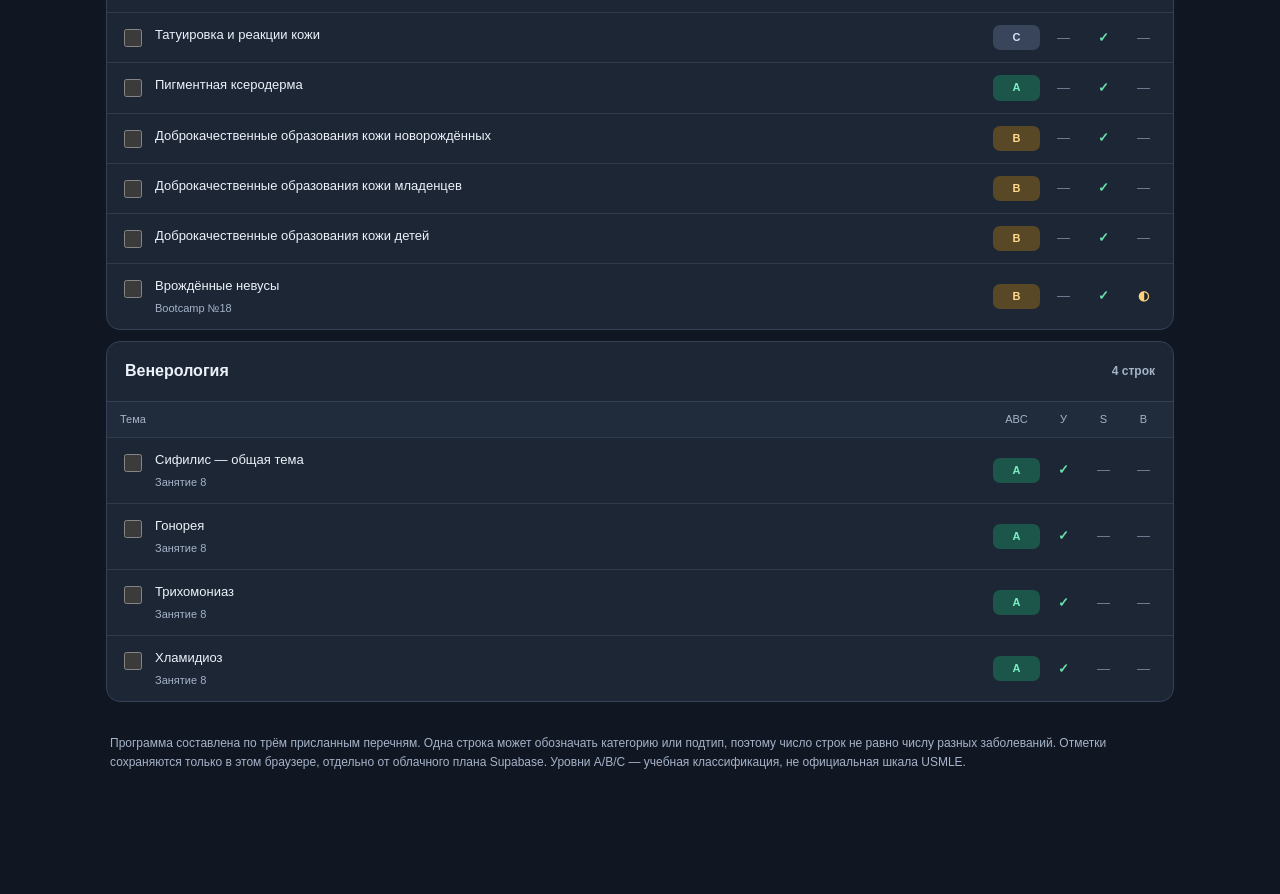
==== commit 65e88c35: "Fix curriculum catalog data payload and completed filter" ====
--- a/dermatovenerology-2.html
+++ b/dermatovenerology-2.html
@@ -21,7 +21,7 @@
 <p class="footer">Программа составлена по трём присланным перечням. Одна строка может обозначать категорию или подтип, поэтому число строк не равно числу разных заболеваний. Отметки сохраняются только в этом браузере, отдельно от облачного плана Supabase. Уровни A/B/C — учебная классификация, не официальная шкала USMLE.</p>
 </main><script>
 "use strict";
-const PACK="H4sIAAAAAAAC/9VdW1MbRxb+K1N+QlU4MU58ye6TcVxJ7SYsFbLe8qbyMJEVmI2QWAll128Im9gp7GADVZvCTjBOsnly1SAkEEKXv6D5C/tL9pyvu+emGSHwXORUWRGjme6vT3efe5/54osLl6be0fo/W9V+p9/t16x1rd+iL4f95qTWb/e71or1gP4+oX8H/aa1QVdP+g3rYb9BDzT7jQuT2oX+r9Z9+qtlfUdXmnYD/NMN/rjDHzP2tyn748KXk1o0CPasVWuF7pDX7Ca0fk0jWA083k4S0et+j77X6foKPdO0qnbns/F3vi27NZPsdIu+9eiOehqd7+H3pmY98dM9WRw7uLZKT6aPRdGEoVR5g9A2bdH/79M3alDistYTxPS5Mb+wrP2jUsguG8VCWZsgCtEDRLCOta72bYf+NIF0PcMPTduwHGz873Kk0G7cXciVcoTJjc4kKh3QXUd0Vy19jNjYVdxdZYbmmrv4+97lO2gJ1dPD8JG+5J4e63tw9ga3lvLE/Ic63cddhIa+d8Sd1GjN2qDlw1fE8rGq3GqD2m9JXtGltvi3thKe9hjos+0SpDP2Jo1rGIKHM19o4dNkeP2jYTP8XtSrzOR+U+vfocABcHRoxZ9YzwSG6WQw7EGOdviOhEf/lJ4xsf7S6/eEria74ni2a/T7Q8XhBx99CKbXgnJJcp23OW/iDvMZkhMtrNQG3UoPck+Zobrm+9GOYBNMZOXtHcGneraSz7E2YG2wLtDvZoYqJdH2PqsvZxeYBNCQemiJSJgSliVJCdoPPeY9fTPR/vP6Pyvc/z5xvQ3rEa+LJPu/nSsbWbkU7vePrHV66Fm/lSSE6Uo+r3sAPE50BirlZbUZ7kNvT3wR/G0hp+cJQA031pOnwVxWZwqAZz2i8R8nvQxvlmgWwBW70IUS7fzWv7PFkqGzkks0eEJ8qSqBNIlJf+dlzvHD+cTILuQKxtdGVkJiCW2tiVvo8SZkR+KwILdJYhGSpktHnvXqyHF0/JpmhDtts5LkN59nYx6zSXz5MfsVIKxYhpvWhgZesSI/zUQRYVl24PvrcRMdVuAJ2iFaPdYwR6xJ9zzzdMer3E0p5S46ZPbjSidilacFdMRV6XLDsckeYHu1ffiJ8a2x62SFbq2LhwIWuBc/zOQ6VCmaGo3+2CczlfYLz5GLVAzsNGL9Ee7LKmabWUCDH8CHSSalMDO5C3qqzpYwLQxqJjoK/kh3tuHbZTIdsyOJ7VFWlHhcsE4G1ctjgajG29PliAVUDBv0PARkR+h6+cWMvRwwk6Ahr3MQax90pJnU/jr36Se3NELS6B9p0mxrQAne8JEFU8kKL+1cWOdEQN6/NUmty0StZ9LobghOqx5kivO0PeDlo3zcTe5OWKpHNPpVwQZAsR74UpM1ae9qdz5gtV9xLfeIut/FcqcGaJQddtAIBZaamOCVQ5jRjXQLmrLie0cDHgiD7eEdckJ/5IaWO6CVWrJn03P0XvqwT6weI19Wku9+En+MxEZx/64jd9gStNpUzfzqAcV/2Me6I4PwK1nICZnN/BIpMXY6dJGCBxOOa4GlHSRMEbnsRZyNYYXI0pt53cG0/rP87cffPXrk6rkqpQaJlAmiakuFV+RozDUghrF4l1MX6WQFv9Kjyd7xcxbWQ+pteKQts8OLCKdBk+cKimCMquI1+EdKtjg3T+4MU1V24tA6F0xxSkc3qVeuxRo/U8GMbnheXBGUX8YJxt6TfJbV72Shr5crSUqVE2ve3etRkhdqhxPtBEJXDkPh0/cD9SGQMniSfFhPctZTrtPClj1z+4pra9UjpMUf/af9b2Ua4jH5m24b1mxb+tYQipZhAB3hp+niSH8nmoFJCkxuIgs94qRQTG99Br3I+TdqxVQ5/02c1YSB7dE/Pu64dqoyIb9aDjxaT1PfqYs3wzmtpvIIkzI6jcHaglnZ9fZAYi1jd892ntN1P5+ZuBAzIo9YmBeWzpKH8hHtWwPua+IUEl/UDm0G8eR7QI1XRhEuoB/j5Y1mVMADZoQZwbJRMiOC4XK/2btc4AAR/MJu1NzIBVkoCG9kjyQgsWM8+SAqnEBOU44ts4U1Mv6PpheWFkp41ypnTrKpo4T4H+VZcemIi3W5jig5Ezk9bqmb7Z2jXxaUTRS1FmWdjQKqwz1e6Ck4ZkRAzvj6THYhgOk04/4R+hTi3dElJ6dlBDowCjZ9a7NBgEQtfa2Jwf4ck6iI9x0xYg91lH5IyZ9jaZf866Q2sGsFQlx726eQgeXQFdo4dE5621He7/oh33JPjZnhY+AeIQ6odgssnUCeYbbeS5jQk1IjR1rHIcVVq/4jRrCPHit14JggJLTXZtf2LA4VpWIWvE+k51lpqSHrSB+VxwrXAFeAJHBHYewRsU66FqoKjsm3YbQS29/Hc7YtTUN/BPkXPXWHX8HDYpVTVpi5CLxRWmt9V7uy7q/[base64]/5qzB0op3SLblBTZkE1ol6zYgsu1rQmD1sXkix6Pr1WqldW1m0nkDYq6iZSgQanIRTzRoSPz3IvQ3o0qsBAbJJFpFdEZpbh1+p603UNJGk2QugEW/q6akPzrhBkchYBZ61GHY/Z2dE2+hLsJEGrptIBOngdxPZUSo0IB2ictIykUL4S0nPawu6Ubqn5XOVb4pLef0bQ7dzUliamGqBQHWFtsPJ5Casiw0fnNlBSSOcSZhUkQp/KLyOQc39oKFjEcxtTNquyQ2QRrqa2DlYlxnJwk/pQ0uKgCTC+0SELahY+7ZfsSE8zANZxOGRPZXqJyMSxCCl3FfhUseFEahlzNq0uO6aoDNj20Ja+D7cJs0zIpoO8fi9ESD7+Ascxw/AWFhjfVdzDqdI1/t5SXcnEtJ9bhRyupYtlpaKJaMsINiYNJn6JfgPoWL8B1iSden6CT5qFT1AfQnefx8+1+pu2oou8VNTaFoMVuQH1FxJMvEgXMrdDaCfwNQLiPdE03f/hUMLO3lUJo3AzDFhMLYCAMw46sqbjv0rvfSVnhuYnH2loAnij8CZzzz8n/F9zb2RBmCAO0JGHMe8Br7NlcpGtpgvluRelkee9nE7+6BsV0fTekTPH8e3MHbwVx29iuURulEdJnwtwh7d2hzUW7i4h+ZTvDmGn2H0NgRPQJBzwigs50rLJWO+mPFq7lGO/YXkQw9x7TvilFgALf8k9BS/AntimriEkC9jMYYZEbHDJ/SVhRLMNZfhENq/TH9qOulhvL06g+Oz7odFW00VjZYLg3i0yM7y5UgF4Tvn6DelPdpxOZGOBzDHR/3XwqCQ3illVFRxX93NsTJhqRQ2dw52iolcpQAA0A9B7qZ0OXQci1wlj5xzVDgZJCxOjG9t0E/r1XSveyOnrpg7++cOhmluKr46cDLk3NsU5nNXLuDW4BGjxKBfgQ0iXVIiu8i1CXj+TGQf4RiY7+wMOAfdbcrcKDu91KtaHim/PyIOYt0chUlAnGiacp9rShChY55ijfakSicD9raw1CbySATXyBQrVMqZsRyLJx7opKl3bfEf9mSQYEp1JMIEVxkn7mkgXfxeydDLpPCWiuWcPp4z8VTo3v78D/fNQ3L6kKQ+NZUO9NdwbTQ8JQx8+lqq+HbsDPGaUnjGko67ngjIBHw+wssn3EZgOBn/kWfJhkZcKFfSHODTkIaO3+Ix7YwAHHqjBl2nBRwbYSw01aFsB6F2B3GV466HIMn3rnSEt3IYdShE4zmIV6yo2cnTTkmUDe1dTWRd4UfXD2FZumIYl9IZxq/I4KgGpbsEni4KCG6EOYOu+LwxCY7KF7Tck89wQLXaNznctd0/BF+oImZDttTcn+Yyw/nXpbEYy3PWmcTJCjhQP781M46wP/zs1tzcRW9ecZh3KlXyvlDhDjsncegaD4jyp4X8F9LphDNdBY4GMU+PGebXnqioP0IxaN0OCaikNgR/nPDtHMau+3ztaEMICrYNnMBNcAhbIp1A5p66fMQ9hOKDRO/weEGC2J+HH91VrcikNBwzFd72xvnnKWUe23DFdwMHWLOvdMRDI2TRXeX0PvdpS4m76Tnl25gUIXGRrdpxj1Nlzqo7pZ2P4znuVuwT6bJ8xkOMrwUXrCuqmgkzruH3/SB25OxWX6er4ox44xTkS7nFpQVjvlLWvq3k5/WSUc6EBVISwu9vEb47YrE4tnQgfF4adk5NHCoPU3wSwrtlZx2uom6EVB9CLMxtsshwXJ6PX6aMfJDSvtKOgUWrEt6IthtXLGLE5hHo6QxmuztBjmuJYNuTte5WQuRMKqA2ZV7IiRMWHSFIfo2wiJoXdckcuKKCnQlhrU86MW/6RcRqZK409yNrbqmKKVI1FVK5FpR1OKFnC7kAphPo7L0cM1LhlTZRUtdMFwofMBQ5Dg3nBOvpHrYZp4JcYvi8mWAj5cr4nGmJod51QqSyQIjnDP6QtBLv2b3Yp/+pPEXQONO5pziQBJb+9CS+jJQEd1paXhzQN6WH/pFwWivTfnXkfNI4QLkqcMpD4TJQfDMdPD9aa5ATo5+IimW9Ww+EkaDMAnnqM0VIe57yBauk3XdDCvVkUt6eXL5pHeWc2QC+jxoMdkWPNQgQsLc0cT4PymJ20zQzzC9yNX52S4rUvlCsOKEmZUp1VHUglMp03ykTc2RlLWJtssrUUPJNXVGH/LSBgh2ypsOwgh3o/ATLi39uaPlcYdmYL2qLet6YL6iqHdeJGD/B2hSp5CI3qeuWGk0c28JBASFRREV9PgKsykermCrOVjnz05KpRgOByNA6yj4fp9stFSPSZ7Jeikqi8lfBPtZE/edxwLpr58KE4xyp0kdSgF941uGAo3Ik//yVdKCizn5Hpge4DriLAiymsLAFHwik9WzCA7gxffPDWxdDDhh6GYK/RP5sGgSfqyzlSl8bWUPPa+WlUk6/axTmtcVcXi8UF/UxAPiJl2eOE7SZ4t1KXi+NE6QbWT4hJeSMUShWyuMETmZkN2S1gw27opzc5I1x3igib0lsac4aH0OEz92lOscS4Y5L7TBdxf0HAq0zKQl2j8qIW9/1EBL65qpd+U+UXiUFEJUNhsrP68kMIdD/NaDtTaeMcke4u1z1Z88V/w0yLWJE7X15V3jpmnRRPpd1hNsj19GJc6I5VUht8pHdEjEC2hKqrv0alXbAGc9Rlp6zZa4lAvzmQq5Uuqct5Bb1wrwh5XnY8Y6EMM0tl/R/fTV+uD7KFxdJ81muLBZLQ8VKMnBm7xXncwUjq82X9EIlP0CjVEBN61kjT8rrPU3O23KxbJTHANif9SVCopX1UnZAa00F0A2mjwtOyvTxVsR6ddHrgbALYiHg3w2x6pPmufI4WNd74NY5DjyxeC/Ly0/[base64]/uNEk1ZcdtV8vdYU1zSzt0aNTQcKdhXdpKLcsaLjaraD9ysCRBxs3/EL391MhADXsghFOOzlEWNdn/C437ivHJFVPxGKX5BQLCZrhKGkAg4/8L+YWIvyjNySiLx+/Ft51XxhhWRhDraO07iERjilRr7qiJROjCEO+0ES6wT6LqPHcKOfAN48wzVUCIF4KqJeShLvq6KUjHpokHC3L4Kt6VIlRaK6DdSwsEaI78nHlUrHUFi2q/gGzXHOmIhYqIElOvdFZ5U8sES1jcT59XeyLtwqnAKmSfV00xjz29LMwHRQyGGfUcHwuwI1yurIF38/aazaSMYT1uWpBKVUhtCs3wLx1EXrxARBZySxr8ZdLsvNhCqdLiMw6lLOFEiwmEr7nexqXOM8v0jTat6qsXnS6C+7iXAKV1t4VCnzFSNpslXdnWatqwAP1D95LxN/4ZF3IZ/wft67PBmv/w/gvNA3umEAAA=";
+const PACK="H4sIAAAAAAAC/9VdW1MbRxb+K1N+QlU4MU58ye6TcVxJ7SYsFbLe8qbyMJEVmI2QWAll128Im9gp7GADVZvCTjBOsnly1SAkEEKXv6D5C/tL9pyvu+emGSHwXORUWRGjme6vT3efe5/54osLl6be0fo/W9V+p9/t16x1rd+iL4f95qTWb/e71or1gP4+oX8H/aa1QVdP+g3rYb9BDzT7jQuT2oX+r9Z9+qtlfUdXmnYD/NMN/rjDHzP2tyn748KXk1o0CPasVWuF7pDX7Ca0fk0jWA083k4S0et+j77X6foKPdO0qnbns/F3vi27NZPsdIu+9eiOehqd7+H3pmY98dM9WRw7uLZKT6aPRdGEoVR5g9A2bdH/79M3alDistYTxPS5Mb+wrP2jUsguG8VCWZsgCtEDRLCOta72bYf+NIF0PcMPTduwHGz873Kk0G7cXciVcoTJjc4kKh3QXUd0Vy19jNjYVdxdZYbmmrv4+97lO2gJ1dPD8JG+5J4e63tw9ga3lvLE/Ic63cddhIa+d8Sd1GjN2qDlw1fE8rGq3GqD2m9JXtGltvi3thKe9hjos+0SpDP2Jo1rGIKHM19o4dNkeP2jYTP8XtSrzOR+U+vfocABcHRoxZ9YzwSG6WQw7EGOdviOhEf/lJ4xsf7S6/eEria74ni2a/T7Q8XhBx99CKbXgnJJcp23OW/iDvMZkhMtrNQG3UoPck+Zobrm+9GOYBNMZOXtHcGneraSz7E2YG2wLtDvZoYqJdH2PqsvZxeYBNCQemiJSJgSliVJCdoPPeY9fTPR/vP6Pyvc/z5xvQ3rEa+LJPu/nSsbWbkU7vePrHV66Fm/lSSE6Uo+r3sAPE50BirlZbUZ7kNvT3wR/G0hp+cJQA031pOnwVxWZwqAZz2i8R8nvQxvlmgWwBW70IUS7fzWv7PFkqGzkks0eEJ8qSqBNIlJf+dlzvHD+cTILuQKxtdGVkJiCW2tiVvo8SZkR+KwILdJYhGSpktHnvXqyHF0/JpmhDtts5LkN59nYx6zSXz5MfsVIKxYhpvWhgZesSI/zUQRYVl24PvrcRMdVuAJ2iFaPdYwR6xJ9zzzdMer3E0p5S46ZPbjSidilacFdMRV6XLDsckeYHu1ffiJ8a2x62SFbq2LhwIWuBc/zOQ6VCmaGo3+2CczlfYLz5GLVAzsNGL9Ee7LKmabWUCDH8CHSSalMDO5C3qqzpYwLQxqJjoK/kh3tuHbZTIdsyOJ7VFWlHhcsE4G1ctjgajG29PliAVUDBv0PARkR+h6+cWMvRwwk6Ahr3MQax90pJnU/jr36Se3NELS6B9p0mxrQAne8JEFU8kKL+1cWOdEQN6/NUmty0StZ9LobghOqx5kivO0PeDlo3zcTe5OWKpHNPpVwQZAsR74UpM1ae9qdz5gtV9xLfeIut/FcqcGaJQddtAIBZaamOCVQ5RjXQLmrLie0cDHgiD7eEdckJ/5IaWO6CVWrJn03P0XvqwT6weI19Wku9+En+MxEZx/64jd9gStNpUzfzqAcV/2Me6I4PwK1nICZnN/BIpMXY6dJGCBxOOa4GlHSRMEbnsRZyNYYXI0pt53cG0/rP87cffPXrk6rkqpQaJlAmiakuFV+RozDUghrF4l1MX6WQFv9Kjyd7xcxbWQ+pteKQts8OLCKdBk+cKimCMquI1+EdKtjg3T+4MU1V24tA6F0xxSkc3qVeuxRo/U8GMbnheXBGUX8YJxt6TfJbV72Shr5crSUqVE2ve3etRkhdqhxPtBEJXDkPh0/cD9SGQMniSfFhPctZTrtPClj1z+4pra9UjpMUf/af9b2Ua4jH5m24b1mxb+tYQipZhAB3hp+niSH8nmoFJCkxuIgs94qRQTG99Br3I+TdqxVQ5/02c1YSB7dE/Pu64dqoyIb9aDjxaT1PfqYs3wzmtpvIIkzI6jcHaglnZ9fZAYi1jd892ntN1P5+ZuBAzIo9YmBeWzpKH8hHtWwPua+IUEl/UDm0G8eR7QI1XRhEuoB/j5Y1mVMADZoQZwbJRMiOC4XK/2btc4AAR/MJu1NzIBVkoCG9kjyQgsWM8+SAqnEBOU44ts4U1Mv6PpheWFkp41ypnTrKpo4T4H+VZcemIi3W5jig5Ezk9bqmb7Z2jXxaUTRS1FmWdjQKqwz1e6Ck4ZkRAzvj6THYhgOk04/4R+hTi3dElJ6dlBDowCjZ9a7NBgEQtfa2Jwf4ck6iI9x0xYg91lH5IyZ9jaZf866Q2sGsFQlx726eQgeXQFdo4dE5621He7/oh33JPjZnhY+AeIQ6odgssnUCeYbbeS5jQk1IjR1rHIcVVq/4jRrCPHit14JggJLTXZtf2LA4VpWIWvE+k51lpqSHrSB+VxwrXAFeAJHBHYewRsU66FqoKjsm3YbQS29/Hc7YtTUN/BPkXPXWHX8HDYpVTVpi5CLxRWmt9V7uy7q/[base64]/5qzB0op3SLblBTZkE1ol6zYgsu1rQmD1sXkix6Pr1WqldW1m0nkDYq6iZSgQanIRTzRoSPz3IvQ3o0qsBAbJJFpFdEZpbh1+p603UNJGk2QugEW/q6akPzrhBkchYBZ61GHY/Z2dE2+hLsJEGrptIBOngdxPZUSo0IB2ictIykUL4S0nPawu6Ubqn5XOVb4pLef0bQ7dzUliamGqBQHWFtsPJ5Casiw0fnNlBSSOcSZhUkQp/KLyOQc39oKFjEcxtTNquyQ2QRrqa2DlYlxnJwk/pQ0uKgCTC+0SELahY+7ZfsSE8zANZxOGRPZXqJyMSxCCl3FfhUseFEahlzNq0uO6aoDNj20Ja+D7cJs0zIpoO8fi9ESD7+Ascxw/AWFhjfVdzDqdI1/t5SXcnEtJ9bhRyupYtlpaKJaMsINiYNJn6JfgPoWL8B1iSden6CT5qFT1AfQnefx8+1+pu2oou8VNTaFoMVuQH1FxJMvEgXMrdDaCfwNQLiPdE03f/hUMLO3lUJo3AzDFhMLYCAMw46sqbjv0rvfSVnhuYnH2loAnij8CZzzz8n/F9zb2RBmCAO0JGHMe8Br7NlcpGtpgvluRelkee9nE7+6BsV0fTekTPH8e3MHbwVx29iuURulEdJnwtwh7d2hzUW7i4h+ZTvDmGn2H0NgRPQJBzwigs50rLJWO+mPFq7lGO/YXkQw9x7TvilFgALf8k9BS/AntimriEkC9jMYYZEbHDJ/SVhRLMNZfhENq/TH9qOulhvL06g+Oz7odFW00VjZYLg3i0yM7y5UgF4Tvn6DelPdpxOZGOBzDHR/3XwqCQ3illVFRxX93NsTJhqRQ2dw52iolcpQAA0A9B7qZ0OXQci1wlj5xzVDgZJCxOjG9t0E/r1XSveyOnrpg7++cOhmluKr46cDLk3NsU5nNXLuDW4BGjxKBfgQ0iXVIiu8i1CXj+TGQf4RiY7+wMOAfdbcrcKDu91KtaHim/PyIOYt0chUlAnGiacp9rShChY55ijfakSicD9raw1CbySATXyBQrVMqZsRyLJx7opKl3bfEf9mSQYEp1JMIEVxkn7mkgXfxeydDLpPCWiuWcPp4z8VTo3v78D/fNQ3L6kKQ+NZUO9NdwbTQ8JQx8+lqq+HbsDPGaUnjGko67ngjIBHw+wssn3EZgOBn/kWfJhkZcKFfSHODTkIaO3+Ix7YwAHHqjBl2nBRwbYSw01aFsB6F2B3GV466HIMn3rnSEt3IYdShE4zmIV6yo2cnTTkmUDe1dTWRd4UfXD2FZumIYl9IZxq/I4KgGpbsEni4KCG6EOYOu+LwxCY7KF7Tck89wQLXaNznctd0/BF+oImZDttTcn+Yyw/nXpbEYy3PWmcTJCjhQP781M46wP/zs1tzcRW9ecZh3KlXyvlDhDjsncegaD4jyp4X8F9LphDNdBY4GMU+PGebXnqioP0IxaN0OCaikNgR/nPDtHMau+3ztaEMICrYNnMBNcAhbIp1A5p66fMQ9hOKDRO/weEGC2J+HH91VrcikNBwzFd72xvnnKWUe23DFdwMHWLOvdMRDI2TRXeX0PvdpS4m76Tnl25gUIXGRrdpxj1Nlzqo7pZ2P4znuVuwT6bJ8xkOMrwUXrCuqmgkzruH3/SB25OxWX6er4ox44xTkS7nFpQVjvlLWvq3k5/WSUc6EBVISwu9vEb47YrE4tnQgfF4adk5NHCoPU3wSwrtlZx2uom6EVB9CLMxtsshwXJ6PX6aMfJDSvtKOgUWrEt6IthtXLGLE5hHo6QxmuztBjmuJYNuTte5WQuRMKqA2ZV7IiRMWHSFIfo2wiJoXdckcuKKCnQlhrU86MW/6RcRqZK409yNrbqmKKVI1FVK5FpR1OKFnC7kAphPo7L0cM1LhlTZRUtdMFwofMBQ5Dg3nBOvpHrYZp4JcYvi8mWAj5cr4nGmJod51QqSyQIjnDP6QtBLv2b3Yp/+pPEXQONO5pziQBJb+9CS+jJQEd1paXhzQN6WH/pFwWivTfnXkfNI4QLkqcMpD4TJQfDMdPD9aa5ATo5+IimW9Ww+EkaDMAnnqM0VIe57yBauk3XdDCvVkUt6eXL5pHeWc2QC+jxoMdkWPNQgQsLc0cT4PymJ20zQzzC9yNX52S4rUvlCsOKEmZUp1VHUglMp03ykTc2RlLWJtssrUUPJNXVGH/LSBgh2ypsOwgh3o/ATLi39uaPlcYdmYL2qLet6YL6iqHdeJGD/B2hSp5CI3qeuWGk0c28JBASFRREV9PgKsykermCrOVjnz05KpRgOByNA6yj4fp9stFSPSZ7Jeikqi8lfBPtZE/edxwLpr58KE4xyp0kdSgF941uGAo3Ik//yVdKCizn5Hpge4DriLAiymsLAFHwik9WzCA7gxffPDWxdDDhh6GYK/RP5sGgSfqyzlSl8bWUPPa+WlUk6/axTmtcVcXi8UF/UxAPiJl2eOE7SZ4t1KXi+NE6QbWT4hJeSMUShWyuMETmZkN2S1gw27opzc5I1x3igib0lsac4aH0OEz92lOscS4Y5L7TBdxf0HAq0zKQl2j8qIW9/1EBL65qpd+U+UXiUFEJUNhsrP68kMIdD/NaDtTaeMcke4u1z1Z88V/w0yLWJE7X15V3jpmnRRPpd1hNsj19GJc6I5VUht8pHdEjEC2hKqrv0alXbAGc9Rlp6zZa4lAvzmQq5Uuqct5Bb1wrwh5XnY8Y6EMM0tl/R/fTV+uD7KFxdJ81muLBZLQ8VKMnBm7xXncwUjq82X9EIlP0CjVEBN61kjT8rrPU3O23KxbJTHANif9SVCopX1UnZAa00F0A2mjwtOyvTxVsR6ddHrgbALYiHg3w2x6pPmufI4WNd74NY5DjyxeC/Ly0/[base64]/uNEk1ZcdtV8vdYU1zSzt0aNTQcKdhXdpKLcsaLjaraD9ysCRBxs3/EL391MhADXsghFOOzlEWNdn/C437ivHJFVPxGKX5BQLCZrhKGkAg4/8L+YWIvyjNySiLx+/Ft51XxhhWRhDraO07iERjilRr7qiJROjCEO+0ES6wT6LqPHcKOfAN48wzVUCIF4KqJeShLvq6KUjHpokHC3L4Kt6VIlRaK6DdSwsEaI78nHlUrHUFi2q/gGzXHOmIhYqIElOvdFZ5U8sES1jcT59XeyLtwqnAKmSfV00xjz29LMwHRQyGGfUcHwuwI1yurIF38/aazaSMYT1uWpBKVUhtCs3wLx1EXrxARBZySxr8ZdLsvNhCqdLiMw6lLOFEiwmEr7nexqXOM8v0jTat6qsXnS6C+7iXAKV1t4VCnzFSNpslXdnWatqwAP1D95LxN/4ZF3IZ/wft67PBmv/w/gvNA3umEAAA=";
 const STORAGE="moy-plan-dermatovenerology-2-v1";
 const $=id=>document.getElementById(id);
 const escapeHtml=s=>String(s).replace(/[&<>"']/g,ch=>({"&":"&amp;","<":"&lt;",">":"&gt;",'"':"&quot;","'":"&#39;"}[ch]));
@@ -31,7 +31,7 @@
 function stats(){const done=rows.reduce((sum,r,i)=>sum+(completed[i]?1:0),0);$("total").textContent=rows.length;$("done").textContent=done;$("percent").textContent=rows.length?Math.round(100*done/rows.length)+"%":"0%";$("progressBar").style.width=(rows.length?100*done/rows.length:0)+"%"}
 function render(){
 const q=$("search").value.trim().toLocaleLowerCase("ru");const level=$("level").value;const source=$("source").value;const status=$("status").value;const exact=$("exact").checked;
-const matches=rows.map((r,i)=>({r,i})).filter(({r,i})=>(!q||(r[1]+" "+r[0]+" "+r[8]).toLocaleLowerCase("ru").includes(q))&&(!level||r[2]===level)&&(!source||(exact?r[Number(source)]==="Y":r[Number(source)]!=="N"))&&(!status||(status==="done"?! !completed[i]:!completed[i])));
+const matches=rows.map((r,i)=>({r,i})).filter(({r,i})=>(!q||(r[1]+" "+r[0]+" "+r[8]).toLocaleLowerCase("ru").includes(q))&&(!level||r[2]===level)&&(!source||(exact?r[Number(source)]==="Y":r[Number(source)]!=="N"))&&(!status||(status==="done"?!!completed[i]:!completed[i])));
 $("found").textContent=matches.length;$("result").textContent="Показано "+matches.length+" из "+rows.length+" строк · отметки сохранены на этом устройстве";
 const sections=[...new Set(rows.map(r=>r[0]))];
 const html=sections.map(name=>{const selection=matches.filter(({r})=>r[0]===name);if(!selection.length)return "";
